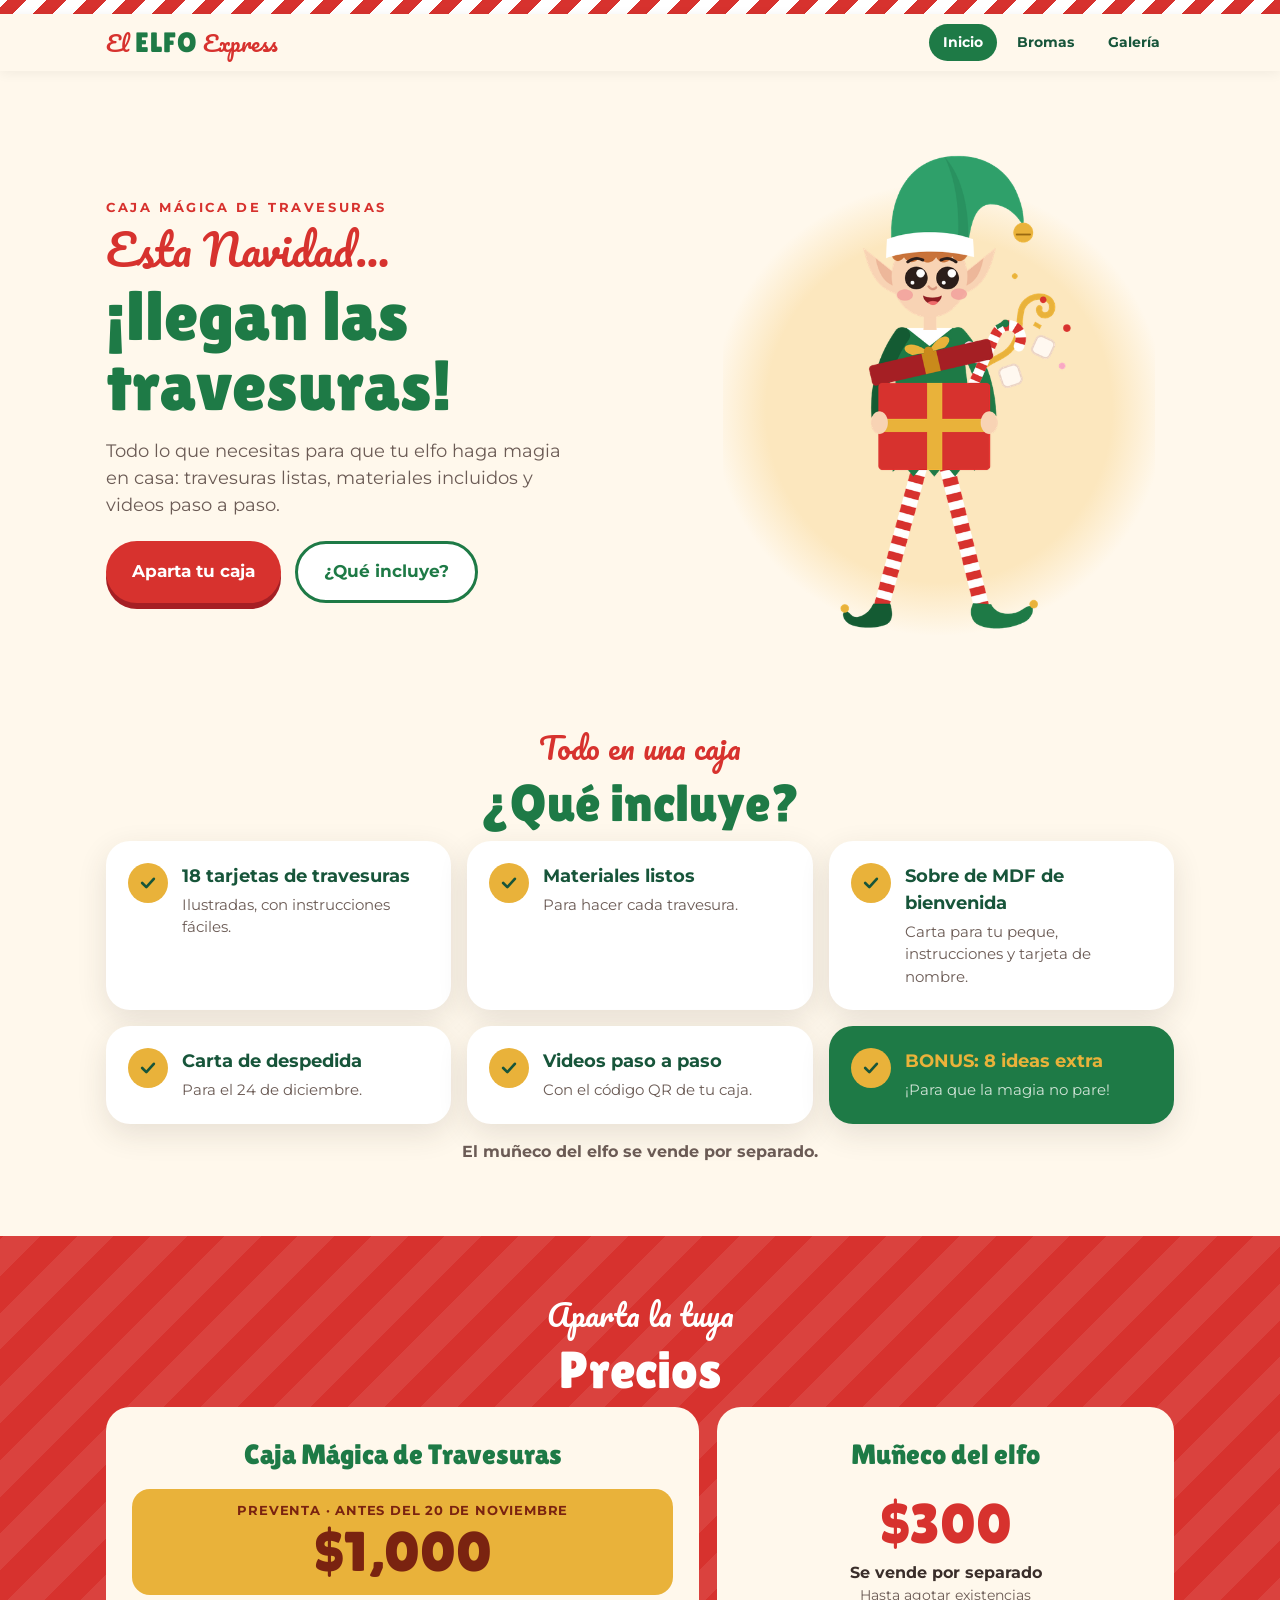
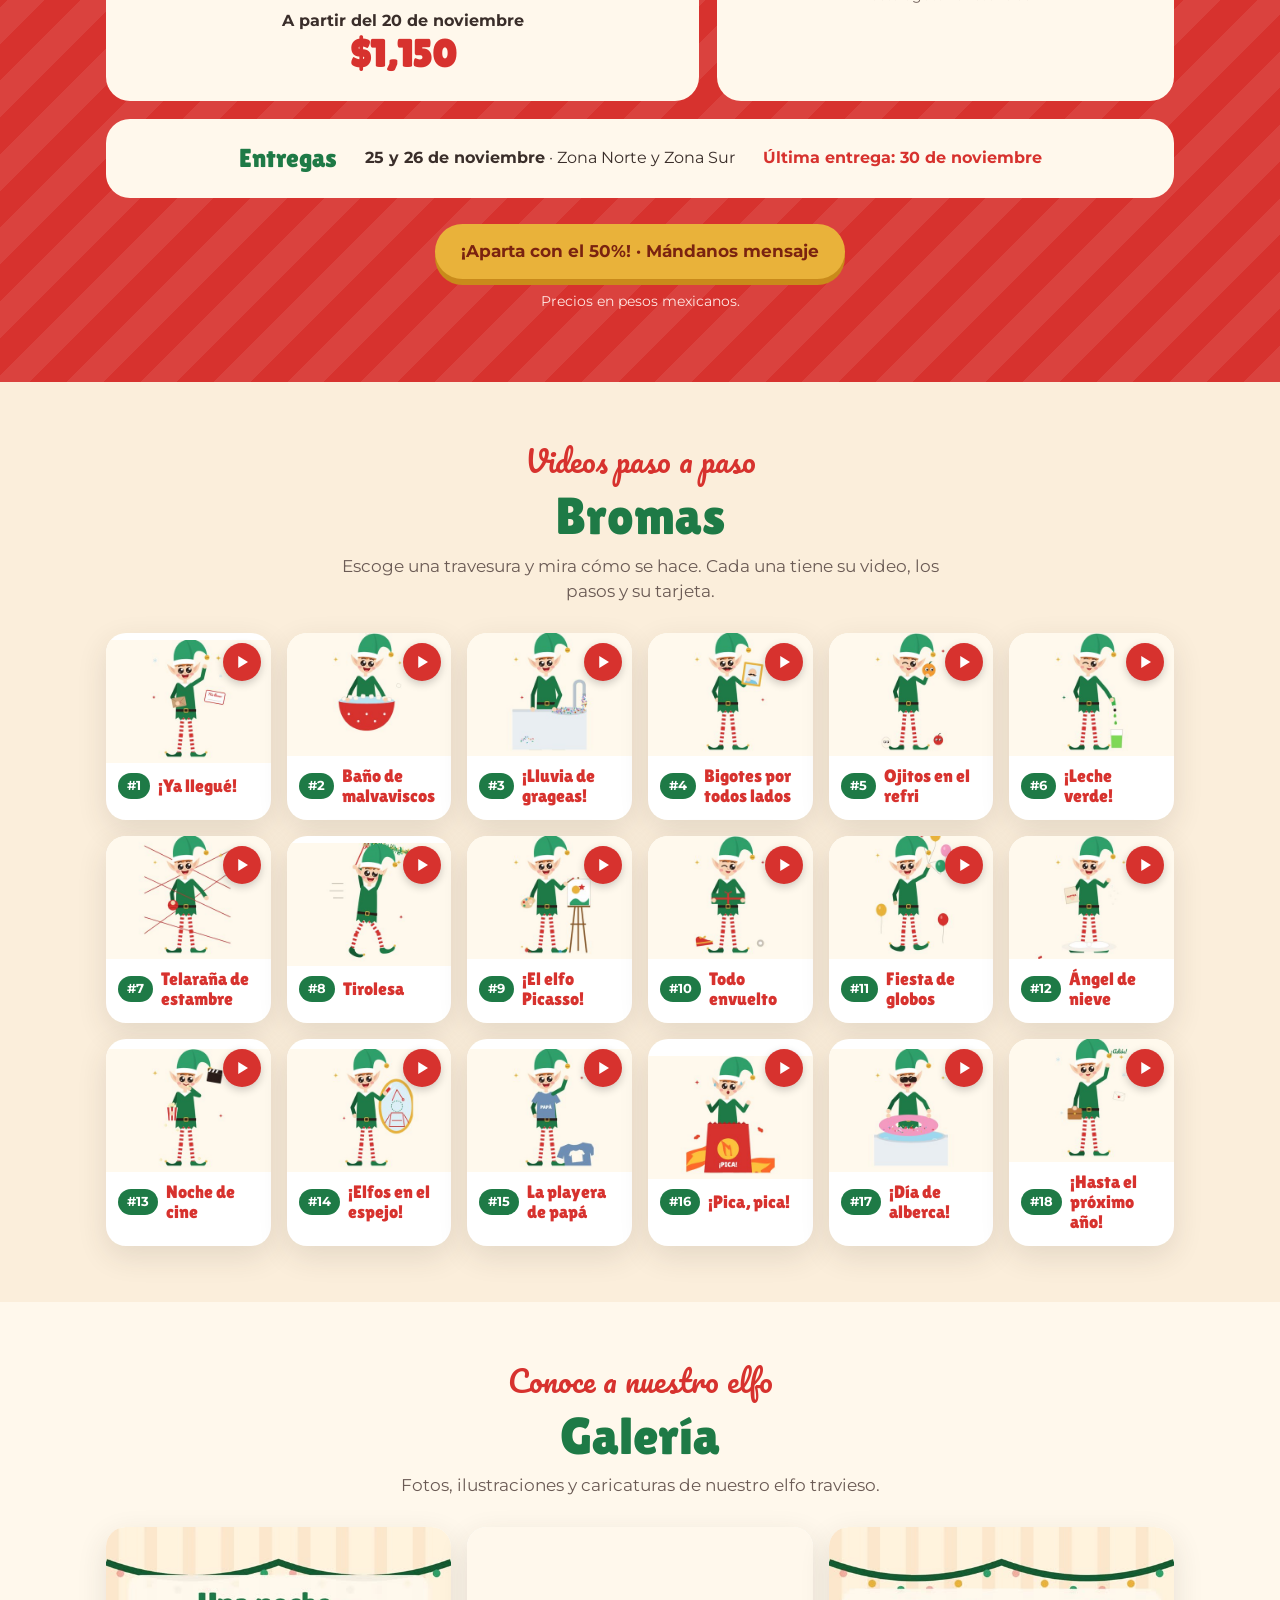
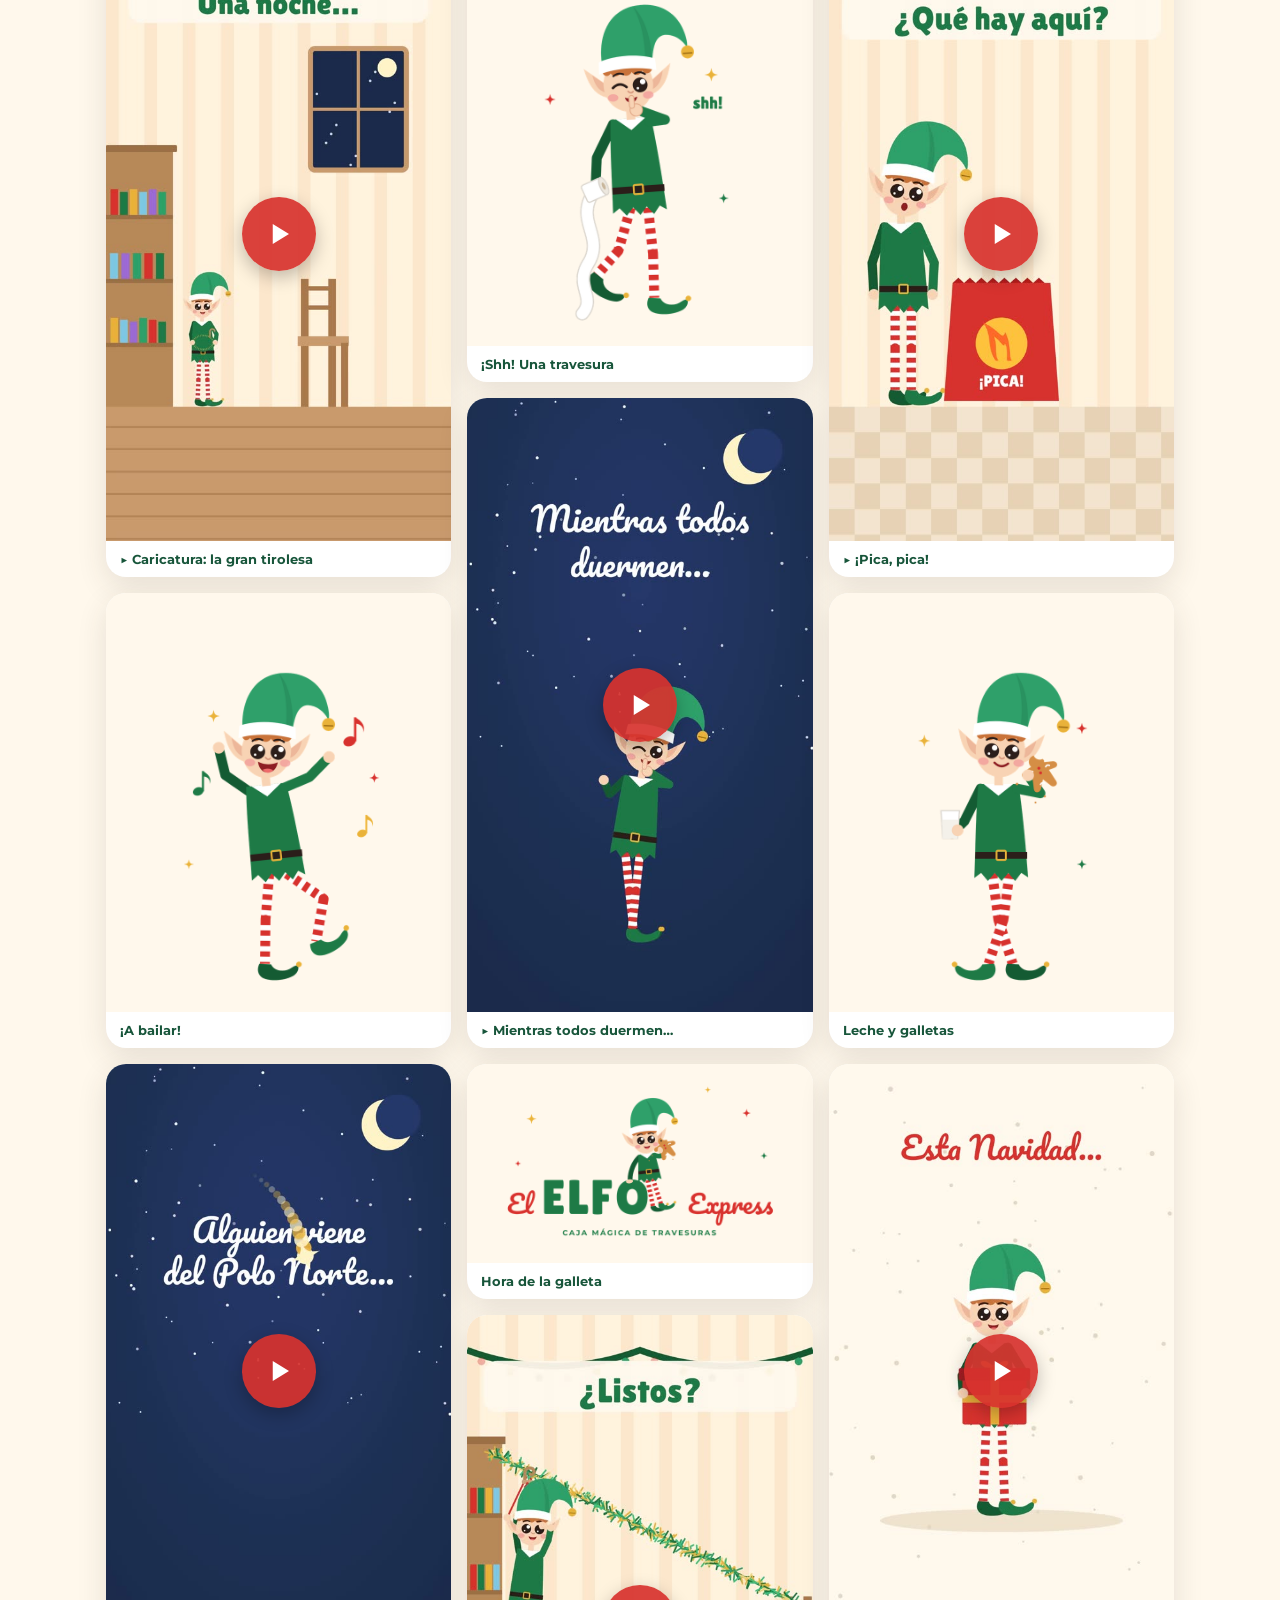
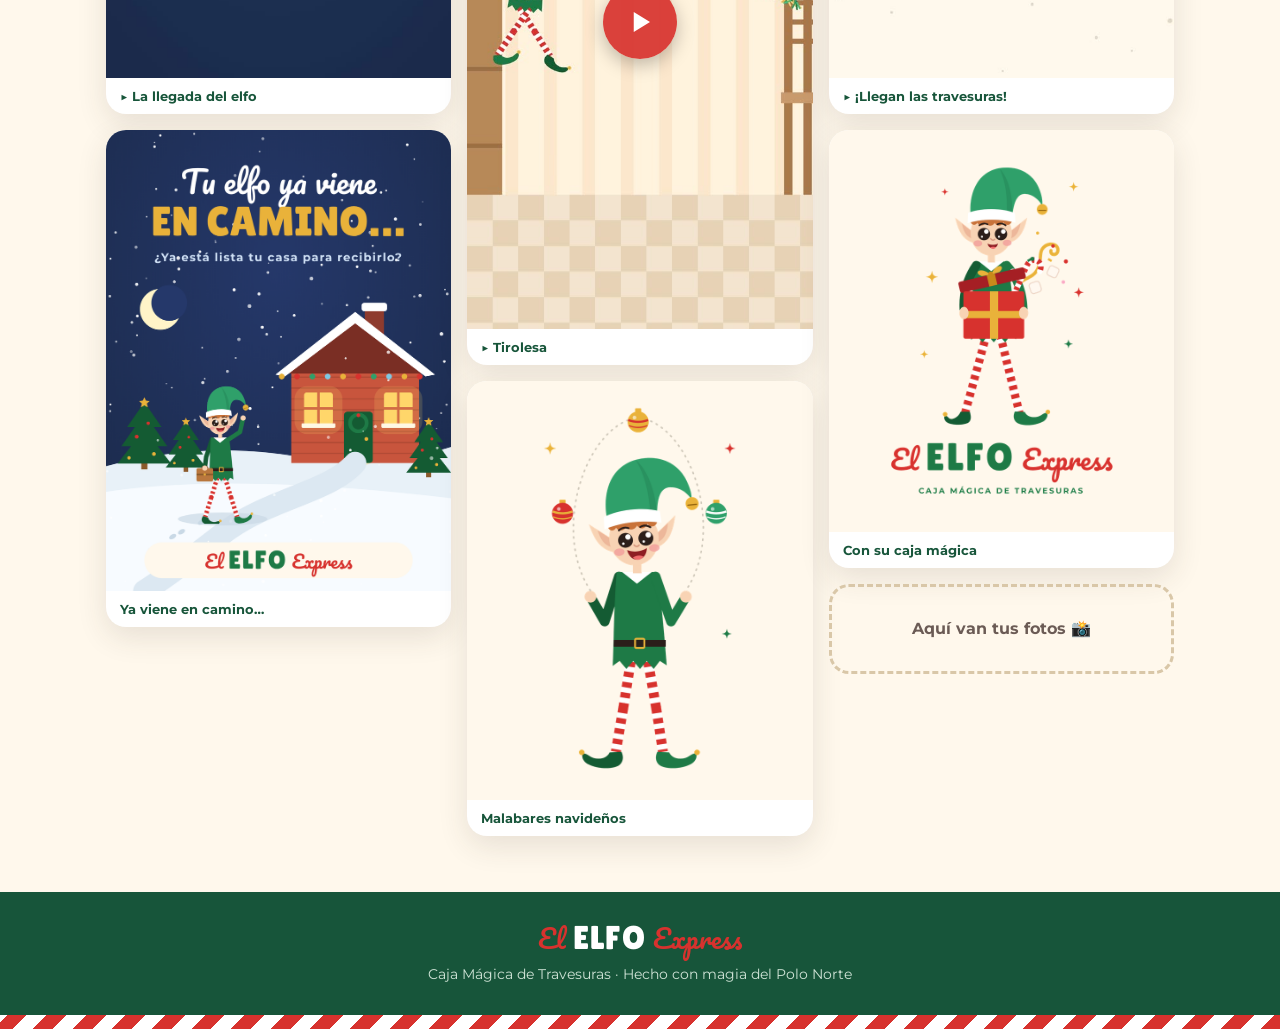
==== index.html @ e019302c "Add files via upload" ====
<!doctype html>
<html lang="es">
<head>
<meta charset="utf-8">
<meta name="viewport" content="width=device-width, initial-scale=1">
<title>El Elfo Express · Caja Mágica de Travesuras</title>
<meta name="description" content="El Elfo Express: la caja con todo lo necesario para las travesuras de tu elfo de Navidad, con videos paso a paso.">
<link rel="preconnect" href="https://fonts.googleapis.com">
<link rel="preconnect" href="https://fonts.gstatic.com" crossorigin>
<link href="https://fonts.googleapis.com/css2?family=Lilita+One&family=Montserrat:wght@400;600;700&family=Pacifico&display=swap" rel="stylesheet">
<style>
:root{
  --rojo:#D7322E; --rojo-osc:#A51F24; --verde:#1E7A46; --verde-osc:#17553A; --verde-cl:#2FA06A;
  --dorado:#E9B23A; --crema:#FFF8EC; --crema2:#FBEEDB; --tinta:#3A2E2A; --suave:#6B5B55;
  --radio:24px; --sombra:0 10px 30px rgba(58,46,42,.12);
}
*{box-sizing:border-box}
html{scroll-behavior:smooth}
body{margin:0;background:var(--crema);color:var(--tinta);font-family:Montserrat,system-ui,sans-serif;line-height:1.5}
img{max-width:100%;display:block}
button{font-family:inherit}
a{color:inherit}
.rayas{height:14px;background:repeating-linear-gradient(-45deg,var(--rojo) 0 14px,#fff 14px 28px)}
.wrap{max-width:1100px;margin:0 auto;padding:0 16px}

/* Header */
header{position:sticky;top:0;z-index:20;background:rgba(255,248,236,.95);backdrop-filter:blur(6px);box-shadow:0 2px 12px rgba(0,0,0,.06)}
.barra{display:flex;align-items:center;justify-content:space-between;gap:12px;padding:10px 16px;max-width:1100px;margin:0 auto}
.marca{text-decoration:none;white-space:nowrap;font-size:22px;line-height:1}
.marca .p{font-family:Pacifico,cursive;color:var(--rojo)}
.marca .l{font-family:"Lilita One",sans-serif;color:var(--verde);font-size:1.25em;letter-spacing:1px}
nav{display:flex;gap:6px}
nav a{font-weight:700;font-size:14px;text-decoration:none;padding:8px 14px;border-radius:999px;color:var(--verde-osc)}
nav a.activo{background:var(--verde);color:#fff}
@media (max-width:520px){ .marca{font-size:18px} nav a{padding:7px 10px;font-size:13px} }

section{padding:56px 0;scroll-margin-top:70px}
.etiqueta{display:inline-block;font-weight:700;letter-spacing:.2em;font-size:13px;text-transform:uppercase;color:var(--rojo)}
h1,h2,h3{margin:0}
h2{font-family:"Lilita One",sans-serif;font-weight:400;color:var(--verde);font-size:clamp(34px,6vw,52px);line-height:1.05;margin:6px 0 10px}
.sub{font-family:Pacifico,cursive;color:var(--rojo);font-size:clamp(22px,4vw,30px)}
.centro{text-align:center}
.intro{max-width:620px;margin:0 auto 28px;color:var(--suave);font-size:17px}

/* Botones */
.btn{display:inline-flex;align-items:center;gap:8px;font-weight:700;font-size:17px;text-decoration:none;border:0;cursor:pointer;padding:15px 26px;border-radius:999px;transition:transform .15s}
.btn:hover{transform:translateY(-2px)}
.btn-rojo{background:var(--rojo);color:#fff;box-shadow:0 6px 0 var(--rojo-osc)}
.btn-dorado{background:var(--dorado);color:#7A2310;box-shadow:0 6px 0 #C98A1B}
.btn-borde{background:#fff;color:var(--verde);border:3px solid var(--verde)}

/* Inicio */
.hero{display:grid;grid-template-columns:1.1fr .9fr;align-items:center;gap:24px;padding-top:12px}
.hero h1{font-family:"Lilita One",sans-serif;font-weight:400;color:var(--verde);font-size:clamp(40px,7vw,70px);line-height:1}
.hero h1 span{font-family:Pacifico,cursive;color:var(--rojo);display:block;font-size:.62em;line-height:1.4}
.hero p{font-size:18px;color:var(--suave);max-width:480px}
.hero .acciones{display:flex;flex-wrap:wrap;gap:14px;margin-top:22px}
.hero .img{position:relative}
.hero .img::before{content:"";position:absolute;inset:8% 4% 4%;background:radial-gradient(circle,#FCE7BE 0,#FCE7BE 55%,transparent 72%);z-index:-1}
.hero .img img{max-height:520px;margin:0 auto}
@media (max-width:780px){ .hero{grid-template-columns:1fr;text-align:center} .hero p{margin:0 auto} .hero .acciones{justify-content:center} .hero .img{order:-1} .hero .img img{max-height:340px} }

.incluye{display:grid;grid-template-columns:repeat(3,1fr);gap:16px}
.item{background:#fff;border-radius:var(--radio);padding:22px;box-shadow:var(--sombra);display:flex;gap:14px;align-items:flex-start}
.item .check{flex:none;width:40px;height:40px;border-radius:50%;background:var(--dorado);display:grid;place-items:center}
.item h3{font-size:18px;color:var(--verde-osc)}
.item p{margin:4px 0 0;color:var(--suave);font-size:15px}
.item.bonus{background:var(--verde);color:#fff}
.item.bonus h3{color:var(--dorado)} .item.bonus p{color:#CFE3D6}
@media (max-width:860px){ .incluye{grid-template-columns:1fr 1fr} }
@media (max-width:560px){ .incluye{grid-template-columns:1fr} }
.nota{margin-top:16px;text-align:center;font-weight:700;color:var(--suave)}

.precios-bg{background:var(--rojo);background-image:repeating-linear-gradient(-45deg,rgba(255,255,255,.08) 0 26px,transparent 26px 52px);color:#fff}
.precios-bg h2{color:#fff}
.precios{display:grid;grid-template-columns:1.3fr 1fr;gap:18px;margin-top:10px}
.precio{background:var(--crema);color:var(--tinta);border-radius:var(--radio);padding:26px;text-align:center}
.precio h3{font-family:"Lilita One",sans-serif;font-weight:400;color:var(--verde);font-size:28px}
.preventa{background:var(--dorado);border-radius:18px;padding:12px;margin:14px 0;color:#7A2310}
.preventa small{display:block;font-weight:700;letter-spacing:.06em}
.monto{font-family:"Lilita One",sans-serif;font-size:56px;line-height:1.1}
.despues{font-weight:700} .despues .monto{font-size:38px;color:var(--rojo)}
.chico{color:var(--suave);font-size:14px}
.entregas{grid-column:1/-1;display:flex;flex-wrap:wrap;align-items:center;justify-content:center;gap:10px 28px;background:var(--crema);color:var(--tinta);border-radius:var(--radio);padding:20px}
.entregas b{font-family:"Lilita One",sans-serif;font-weight:400;color:var(--verde);font-size:26px}
.entregas .ult{color:var(--rojo);font-weight:700}
.apartar{grid-column:1/-1;text-align:center;margin-top:8px}
@media (max-width:720px){ .precios{grid-template-columns:1fr} }

/* Bromas */
.bromas-bg{background:var(--crema2)}
.rejilla{display:grid;grid-template-columns:repeat(auto-fill,minmax(160px,1fr));gap:16px}
.broma{background:#fff;border:0;padding:0;border-radius:20px;overflow:hidden;cursor:pointer;text-align:left;box-shadow:var(--sombra);font:inherit;color:inherit;transition:transform .15s, box-shadow .15s;position:relative}
.broma:hover,.broma:focus-visible{transform:translateY(-4px);box-shadow:0 14px 34px rgba(58,46,42,.18);outline:none}
.broma img{aspect-ratio:4/3;object-fit:cover;width:100%;background:var(--crema)}
.broma .info{padding:10px 12px 14px;display:flex;gap:8px;align-items:center}
.broma .num{flex:none;background:var(--verde);color:#fff;font-weight:700;font-size:13px;border-radius:999px;padding:3px 9px}
.broma .tit{font-family:"Lilita One",sans-serif;color:var(--rojo);font-size:18px;line-height:1.1}
.broma .play{position:absolute;top:10px;right:10px;width:38px;height:38px;border-radius:50%;background:var(--rojo);display:grid;place-items:center;box-shadow:0 3px 8px rgba(0,0,0,.2)}

/* Galería */
.galeria{columns:3 260px;column-gap:16px}
.foto{break-inside:avoid;margin:0 0 16px;background:#fff;border-radius:20px;overflow:hidden;box-shadow:var(--sombra);cursor:pointer;position:relative;border:0;padding:0;width:100%;display:block}
.foto img{width:100%}
.foto.png img{background:var(--crema);padding:18px}
.foto .cap{padding:10px 14px;font-weight:700;color:var(--verde-osc);text-align:left}
.foto .play{position:absolute;inset:0;display:grid;place-items:center}
.foto .play span{width:74px;height:74px;border-radius:50%;background:rgba(215,50,46,.92);display:grid;place-items:center;box-shadow:0 6px 18px rgba(0,0,0,.25)}
.hueco{border:3px dashed #D9C7A8;background:transparent;box-shadow:none;cursor:default;padding:30px 14px;text-align:center;color:var(--suave);font-weight:700}

/* Modal */
.modal{position:fixed;inset:0;z-index:50;background:rgba(27,42,74,.75);display:none;align-items:center;justify-content:center;padding:16px}
.modal.abierto{display:flex}
.caja{background:var(--crema);border-radius:26px;max-width:880px;width:100%;max-height:92vh;overflow:auto;position:relative;box-shadow:0 20px 60px rgba(0,0,0,.35)}
.cerrar{position:absolute;top:10px;right:10px;z-index:2;width:44px;height:44px;border-radius:50%;border:0;background:#fff;color:var(--rojo);font-size:28px;line-height:1;cursor:pointer;box-shadow:var(--sombra)}
.caja .cuerpo{display:grid;grid-template-columns:1fr 1fr;gap:22px;padding:26px}
.video{background:#1B2A4A;border-radius:18px;overflow:hidden;aspect-ratio:9/16;max-height:70vh;display:grid;place-items:center;color:#fff;text-align:center}
.video video{width:100%;height:100%;object-fit:contain;background:#000}
.video .prox{padding:20px}
.video .prox img{max-height:220px;margin:0 auto 10px}
.video .prox b{font-family:"Lilita One",sans-serif;font-weight:400;font-size:26px;color:var(--dorado);display:block}
.detalle h3{font-family:"Lilita One",sans-serif;font-weight:400;color:var(--rojo);font-size:34px;line-height:1.05;margin:6px 0 10px}
.detalle .nec{background:#fff;border-radius:14px;padding:10px 14px;margin-bottom:12px;font-size:15px}
.detalle ol{padding:0;margin:0;list-style:none;counter-reset:p}
.detalle li{counter-increment:p;display:flex;gap:10px;margin:0 0 12px;font-weight:600}
.detalle li::before{content:counter(p);flex:none;width:30px;height:30px;border-radius:50%;background:var(--verde);color:#fff;display:grid;place-items:center;font-weight:700}
.extra{background:#FBE7B4;color:#7A4B0A;border-radius:14px;padding:10px 14px;font-weight:700;margin-top:6px}
.ver-tarjeta{margin-top:14px}
.tarjeta-img{margin-top:12px;max-width:300px;display:none;border-radius:16px;box-shadow:var(--sombra)}
.tarjeta-img.visible{display:block}
.modal.solo .cuerpo{grid-template-columns:1fr;max-width:460px;margin:0 auto}
.modal.foto-modal .caja{max-width:640px}
.modal.foto-modal .cuerpo{grid-template-columns:1fr;padding:56px 18px 18px}
@media (max-width:700px){ .caja .cuerpo{grid-template-columns:1fr;padding:56px 16px 18px} .video{max-height:62vh;margin:0 auto;width:100%} }

footer{background:var(--verde-osc);color:#CFE3D6;text-align:center;padding:30px 16px}
footer .marca{font-size:26px} footer .marca .l{color:#fff}
footer p{margin:8px 0 0;font-size:14px}
</style>
</head>
<body>
<div class="rayas"></div>
<header>
  <div class="barra">
    <a class="marca" href="#inicio"><span class="p">El </span><span class="l">ELFO</span><span class="p"> Express</span></a>
    <nav>
      <a href="#inicio" data-sec="inicio" class="activo">Inicio</a>
      <a href="#bromas" data-sec="bromas">Bromas</a>
      <a href="#galeria" data-sec="galeria">Galería</a>
    </nav>
  </div>
</header>

<main>
<!-- ================= SECCIÓN 1: INICIO ================= -->
<section id="inicio">
  <div class="wrap hero">
    <div>
      <span class="etiqueta">Caja Mágica de Travesuras</span>
      <h1><span>Esta Navidad…</span>¡llegan las travesuras!</h1>
      <p>Todo lo que necesitas para que tu elfo haga magia en casa: travesuras listas, materiales incluidos y videos paso a paso.</p>
      <div class="acciones">
        <a class="btn btn-rojo js-whatsapp" href="#precios">Aparta tu caja</a>
        <a class="btn btn-borde" href="#incluye">¿Qué incluye?</a>
      </div>
    </div>
    <div class="img"><img src="img/elfo-caja.png" alt="El elfo de El Elfo Express cargando su caja mágica"></div>
  </div>
</section>

<section id="incluye" style="padding-top:10px">
  <div class="wrap">
    <div class="centro"><span class="sub">Todo en una caja</span><h2>¿Qué incluye?</h2></div>
    <div class="incluye">
      <div class="item"><span class="check"><svg width="20" height="20" viewBox="0 0 24 24"><path d="M5 12l5 5 9-10" stroke="#17553A" stroke-width="3.2" fill="none" stroke-linecap="round" stroke-linejoin="round"/></svg></span><div><h3>18 tarjetas de travesuras</h3><p>Ilustradas, con instrucciones fáciles.</p></div></div><div class="item"><span class="check"><svg width="20" height="20" viewBox="0 0 24 24"><path d="M5 12l5 5 9-10" stroke="#17553A" stroke-width="3.2" fill="none" stroke-linecap="round" stroke-linejoin="round"/></svg></span><div><h3>Materiales listos</h3><p>Para hacer cada travesura.</p></div></div><div class="item"><span class="check"><svg width="20" height="20" viewBox="0 0 24 24"><path d="M5 12l5 5 9-10" stroke="#17553A" stroke-width="3.2" fill="none" stroke-linecap="round" stroke-linejoin="round"/></svg></span><div><h3>Sobre de MDF de bienvenida</h3><p>Carta para tu peque, instrucciones y tarjeta de nombre.</p></div></div><div class="item"><span class="check"><svg width="20" height="20" viewBox="0 0 24 24"><path d="M5 12l5 5 9-10" stroke="#17553A" stroke-width="3.2" fill="none" stroke-linecap="round" stroke-linejoin="round"/></svg></span><div><h3>Carta de despedida</h3><p>Para el 24 de diciembre.</p></div></div><div class="item"><span class="check"><svg width="20" height="20" viewBox="0 0 24 24"><path d="M5 12l5 5 9-10" stroke="#17553A" stroke-width="3.2" fill="none" stroke-linecap="round" stroke-linejoin="round"/></svg></span><div><h3>Videos paso a paso</h3><p>Con el código QR de tu caja.</p></div></div><div class="item bonus"><span class="check"><svg width="20" height="20" viewBox="0 0 24 24"><path d="M5 12l5 5 9-10" stroke="#17553A" stroke-width="3.2" fill="none" stroke-linecap="round" stroke-linejoin="round"/></svg></span><div><h3>BONUS: 8 ideas extra</h3><p>¡Para que la magia no pare!</p></div></div>
    </div>
    <p class="nota">El muñeco del elfo se vende por separado.</p>
  </div>
</section>

<section id="precios" class="precios-bg">
  <div class="wrap">
    <div class="centro"><span class="sub" style="color:#fff">Aparta la tuya</span><h2>Precios</h2></div>
    <div class="precios">
      <div class="precio">
        <h3>Caja Mágica de Travesuras</h3>
        <div class="preventa"><small>PREVENTA · ANTES DEL 20 DE NOVIEMBRE</small><div class="monto">$1,000</div></div>
        <div class="despues">A partir del 20 de noviembre<div class="monto">$1,150</div></div>
      </div>
      <div class="precio">
        <h3>Muñeco del elfo</h3>
        <div class="monto" style="color:var(--rojo);margin:18px 0 6px">$300</div>
        <div class="despues">Se vende por separado</div>
        <div class="chico">Hasta agotar existencias</div>
      </div>
      <div class="entregas">
        <b>Entregas</b>
        <span><strong>25 y 26 de noviembre</strong> · Zona Norte y Zona Sur</span>
        <span class="ult">Última entrega: 30 de noviembre</span>
      </div>
      <div class="apartar">
        <a class="btn btn-dorado js-whatsapp" href="#">¡Aparta con el 50%! · Mándanos mensaje</a>
        <p class="chico" style="color:#FFE6E2;margin-top:12px">Precios en pesos mexicanos.</p>
      </div>
    </div>
  </div>
</section>

<!-- ================= SECCIÓN 2: BROMAS ================= -->
<section id="bromas" class="bromas-bg">
  <div class="wrap">
    <div class="centro">
      <span class="sub">Videos paso a paso</span>
      <h2>Bromas</h2>
      <p class="intro">Escoge una travesura y mira cómo se hace. Cada una tiene su video, los pasos y su tarjeta.</p>
    </div>
    <div class="rejilla" id="rejilla"></div>
  </div>
</section>

<!-- ================= SECCIÓN 3: GALERÍA ================= -->
<section id="galeria">
  <div class="wrap">
    <div class="centro">
      <span class="sub">Conoce a nuestro elfo</span>
      <h2>Galería</h2>
      <p class="intro">Fotos, ilustraciones y caricaturas de nuestro elfo travieso.</p>
    </div>
    <div class="galeria" id="galeria-lista"></div>
  </div>
</section>
</main>

<footer>
  <a class="marca" href="#inicio"><span class="p">El </span><span class="l">ELFO</span><span class="p"> Express</span></a>
  <p>Caja Mágica de Travesuras · Hecho con magia del Polo Norte</p>
</footer>
<div class="rayas"></div>

<div class="modal" id="modal" role="dialog" aria-modal="true" aria-label="Detalle">
  <div class="caja"><button class="cerrar" id="cerrar" aria-label="Cerrar">×</button><div class="cuerpo" id="modal-cuerpo"></div></div>
</div>

<script>
/* ============ CONFIGURACIÓN (edita aquí) ============ */
// Tu número de WhatsApp con lada de país, sin espacios. Ejemplo: "5218112345678"
const WHATSAPP = "";
const MENSAJE = "¡Hola! Quiero apartar mi Caja Mágica de Travesuras de El Elfo Express 🎄";

// BROMAS: para agregar un video, escribe la ruta en "video", por ejemplo "videos/bromas/broma-01.mp4"
const BROMAS = [
 {
  "n": 1,
  "titulo": "¡Ya llegué!",
  "necesitas": "el sobre de MDF de la caja",
  "pasos": [
   "Pon al elfo con el sobre de MDF en las manos.",
   "Adentro viene la carta para tu hijo y las instrucciones del elfo.",
   "Llenen juntos la tarjeta con el nombre del elfo."
  ],
  "extra": "",
  "img": "img/bromas/broma-01.jpg",
  "tarjeta": "img/tarjetas/tarjeta-01.png",
  "video": ""
 },
 {
  "n": 2,
  "titulo": "Baño de malvaviscos",
  "necesitas": "malvaviscos y un tazón grande",
  "pasos": [
   "Llena un tazón grande con malvaviscos.",
   "Mete al elfo como si se estuviera bañando.",
   "Ponle un malvavisco en la cabeza, ¡como espuma!"
  ],
  "extra": "",
  "img": "img/bromas/broma-02.jpg",
  "tarjeta": "img/tarjetas/tarjeta-02.png",
  "video": ""
 },
 {
  "n": 3,
  "titulo": "¡Lluvia de grageas!",
  "necesitas": "grageas de colores y diurex",
  "pasos": [
   "Cubre un pedazo de diurex con grageas de colores.",
   "Pégalo en la boca del grifo, ¡como si salieran de ahí!",
   "Llena el lavabo de grageas y pon al elfo junto al grifo."
  ],
  "extra": "",
  "img": "img/bromas/broma-03.jpg",
  "tarjeta": "img/tarjetas/tarjeta-03.png",
  "video": ""
 },
 {
  "n": 4,
  "titulo": "Bigotes por todos lados",
  "necesitas": "bigotes de papel y cinta",
  "pasos": [
   "Recorta los bigotes de papel de la caja.",
   "Pégalos con cinta en las fotos de la familia.",
   "Ponle uno al elfo y déjalo junto a las fotos."
  ],
  "extra": "",
  "img": "img/bromas/broma-04.jpg",
  "tarjeta": "img/tarjetas/tarjeta-04.png",
  "video": ""
 },
 {
  "n": 5,
  "titulo": "Ojitos en el refri",
  "necesitas": "ojos saltones y fruta",
  "pasos": [
   "Pega ojos saltones en fruta, huevos o yogures.",
   "Acomódalos en el refri para que «miren» al abrir.",
   "Deja al elfo escondido junto a ellos."
  ],
  "extra": "",
  "img": "img/bromas/broma-05.jpg",
  "tarjeta": "img/tarjetas/tarjeta-05.png",
  "video": ""
 },
 {
  "n": 6,
  "titulo": "¡Leche verde!",
  "necesitas": "colorante verde y leche",
  "pasos": [
   "Pon 2 o 3 gotas de colorante en la leche.",
   "Mezcla y regrésala al refri.",
   "Deja al elfo junto a la leche con el colorante."
  ],
  "extra": "¡Hagan también el desayuno de colores!",
  "img": "img/bromas/broma-06.jpg",
  "tarjeta": "img/tarjetas/tarjeta-06.png",
  "video": ""
 },
 {
  "n": 7,
  "titulo": "Telaraña de estambre",
  "necesitas": "estambre rojo y cinta",
  "pasos": [
   "Pega una punta del estambre en la pared con cinta.",
   "Crúzalo en zigzag de lado a lado del pasillo.",
   "Deja al elfo en medio de la telaraña."
  ],
  "extra": "",
  "img": "img/bromas/broma-07.jpg",
  "tarjeta": "img/tarjetas/tarjeta-07.png",
  "video": ""
 },
 {
  "n": 8,
  "titulo": "Tirolesa",
  "necesitas": "escarcha navideña y gancho de MDF",
  "pasos": [
   "Amarra la escarcha navideña entre dos sillas o muebles.",
   "Cuelga al elfo del gancho de MDF con listón rojo.",
   "Engancha el gancho en la escarcha, ¡listo para deslizarse!"
  ],
  "extra": "",
  "img": "img/bromas/broma-08.jpg",
  "tarjeta": "img/tarjetas/tarjeta-08.png",
  "video": ""
 },
 {
  "n": 9,
  "titulo": "¡El elfo Picasso!",
  "necesitas": "pincelito, lienzo y tripié de la caja",
  "pasos": [
   "Arma el tripié y pon el lienzo encima.",
   "Pinta un dibujito sencillo en el lienzo.",
   "Pon al elfo con el pincel en la mano, ¡como gran artista!"
  ],
  "extra": "",
  "img": "img/bromas/broma-09.jpg",
  "tarjeta": "img/tarjetas/tarjeta-09.png",
  "video": ""
 },
 {
  "n": 10,
  "titulo": "Todo envuelto",
  "necesitas": "papel de regalo y cinta",
  "pasos": [
   "Escoge algo de casa: el control, un zapato o una taza.",
   "Envuélvelo con papel de regalo y moño.",
   "Deja al elfo junto al regalo con la cinta."
  ],
  "extra": "",
  "img": "img/bromas/broma-10.jpg",
  "tarjeta": "img/tarjetas/tarjeta-10.png",
  "video": ""
 },
 {
  "n": 11,
  "titulo": "Fiesta de globos",
  "necesitas": "globos de colores",
  "pasos": [
   "Infla los globos de la caja.",
   "Llena con ellos el cuarto o la entrada de la casa.",
   "Amarra al elfo a un globo como si fuera a volar."
  ],
  "extra": "",
  "img": "img/bromas/broma-11.jpg",
  "tarjeta": "img/tarjetas/tarjeta-11.png",
  "video": ""
 },
 {
  "n": 12,
  "titulo": "Ángel de nieve",
  "necesitas": "harina o azúcar",
  "pasos": [
   "Espolvorea harina sobre la mesa o una charola.",
   "Acuesta al elfo y mueve sus brazos y piernas.",
   "Levántalo con cuidado: ¡quedó un ángel de nieve!"
  ],
  "extra": "",
  "img": "img/bromas/broma-12.jpg",
  "tarjeta": "img/tarjetas/tarjeta-12.png",
  "video": ""
 },
 {
  "n": 13,
  "titulo": "Noche de cine",
  "necesitas": "palomitas y juguetes",
  "pasos": [
   "Prepara un platito con palomitas.",
   "Sienta al elfo frente a la tele con los juguetes.",
   "Pon una película navideña en la pantalla."
  ],
  "extra": "",
  "img": "img/bromas/broma-13.jpg",
  "tarjeta": "img/tarjetas/tarjeta-13.png",
  "video": ""
 },
 {
  "n": 14,
  "titulo": "¡Elfos en el espejo!",
  "necesitas": "plumones para vidrio",
  "pasos": [
   "Dibuja en el espejo el cuerpo de un elfo con plumones.",
   "Deja el círculo de la cara sin pintar.",
   "Los niños se paran enfrente: ¡su cara completa al elfo!"
  ],
  "extra": "",
  "img": "img/bromas/broma-14.jpg",
  "tarjeta": "img/tarjetas/tarjeta-14.png",
  "video": ""
 },
 {
  "n": 15,
  "titulo": "La playera de papá",
  "necesitas": "la playerita de la caja",
  "pasos": [
   "Ponle al elfo la playerita que viene en tu caja.",
   "Déjalo junto al cajón de la ropa de papá.",
   "¡Parece que recortó la playera de papá!"
  ],
  "extra": "",
  "img": "img/bromas/broma-15.jpg",
  "tarjeta": "img/tarjetas/tarjeta-15.png",
  "video": ""
 },
 {
  "n": 16,
  "titulo": "¡Pica, pica!",
  "necesitas": "Cheetos picantes y el fuego impreso",
  "pasos": [
   "Mete al elfo en una bolsa abierta de Cheetos picantes.",
   "Pega el fuego impreso de la caja saliendo de sus pompis.",
   "Riega unos Cheetos alrededor. ¡Le picó mucho!"
  ],
  "extra": "",
  "img": "img/bromas/broma-16.jpg",
  "tarjeta": "img/tarjetas/tarjeta-16.png",
  "video": ""
 },
 {
  "n": 17,
  "titulo": "¡Día de alberca!",
  "necesitas": "la dona inflable de la caja y agua",
  "pasos": [
   "Llena el lavabo con un poco de agua.",
   "Pon la dona inflable flotando en el agua.",
   "Sienta al elfo en la dona, ¡como de vacaciones!"
  ],
  "extra": "",
  "img": "img/bromas/broma-17.jpg",
  "tarjeta": "img/tarjetas/tarjeta-17.png",
  "video": ""
 },
 {
  "n": 18,
  "titulo": "¡Hasta el próximo año!",
  "necesitas": "la carta de despedida",
  "pasos": [
   "La noche del 23, deja al elfo con su carta.",
   "Ponle una maletita o un regalito de despedida.",
   "Al despertar, ¡ya voló de regreso al Polo Norte!"
  ],
  "extra": "",
  "img": "img/bromas/broma-18.jpg",
  "tarjeta": "img/tarjetas/tarjeta-18.png",
  "video": ""
 }
];

// GALERÍA: tipo "img" o "video". Agrega aquí tus fotos y videos nuevos.
const GALERIA = [
  {tipo:"video", src:"videos/galeria/caricatura-tirolesa.mp4", poster:"img/galeria/poster-caricatura-tirolesa.jpg", titulo:"Caricatura: la gran tirolesa"},
  {tipo:"img", src:"img/galeria/elfo-bailando.png", titulo:"¡A bailar!", png:true},
  {tipo:"video", src:"videos/galeria/llegada.mp4", poster:"img/galeria/poster-llegada.jpg", titulo:"La llegada del elfo"},
  {tipo:"img", src:"img/galeria/ya-viene-en-camino.png", titulo:"Ya viene en camino…"},
  {tipo:"img", src:"img/galeria/elfo-broma.png", titulo:"¡Shh! Una travesura", png:true},
  {tipo:"video", src:"videos/galeria/travesuras.mp4", poster:"img/galeria/poster-travesuras.jpg", titulo:"Mientras todos duermen…"},
  {tipo:"img", src:"img/galeria/el-elfo-express-sentado-sin-fondo.png", titulo:"Hora de la galleta", png:true},
  {tipo:"video", src:"videos/galeria/tirolesa.mp4", poster:"img/galeria/poster-tirolesa.jpg", titulo:"Tirolesa"},
  {tipo:"img", src:"img/galeria/elfo-jugando.png", titulo:"Malabares navideños", png:true},
  {tipo:"video", src:"videos/galeria/pica-pica.mp4", poster:"img/galeria/poster-pica-pica.jpg", titulo:"¡Pica, pica!"},
  {tipo:"img", src:"img/galeria/elfo-comiendo.png", titulo:"Leche y galletas", png:true},
  {tipo:"video", src:"videos/galeria/reel.mp4", poster:"img/galeria/poster-reel.jpg", titulo:"¡Llegan las travesuras!"},
  {tipo:"img", src:"img/galeria/el-elfo-express-sin-fondo.png", titulo:"Con su caja mágica", png:true},
  {tipo:"hueco", titulo:"Aquí van tus fotos 📸"},
];
/* ==================================================== */

const PLAY='<svg width="18" height="18" viewBox="0 0 24 24"><path d="M7 4l13 8-13 8z" fill="#fff"/></svg>';
const PLAY_G='<svg width="30" height="30" viewBox="0 0 24 24"><path d="M7 4l13 8-13 8z" fill="#fff"/></svg>';
const esc=s=>String(s).replace(/[&<>"]/g,c=>({"&":"&amp;","<":"&lt;",">":"&gt;",'"':"&quot;"}[c]));

// WhatsApp
document.querySelectorAll(".js-whatsapp").forEach(a=>{
  if(WHATSAPP){a.href="https://wa.me/"+WHATSAPP+"?text="+encodeURIComponent(MENSAJE);a.target="_blank";a.rel="noopener";}
  else a.href="#precios";
});

// Rejilla de bromas
const rej=document.getElementById("rejilla");
BROMAS.forEach((b,i)=>{
  const el=document.createElement("button");
  el.className="broma"; el.type="button";
  el.innerHTML=`<img src="${b.img}" alt="" loading="lazy"><span class="play">${PLAY}</span><span class="info"><span class="num">#${b.n}</span><span class="tit">${esc(b.titulo)}</span></span>`;
  el.addEventListener("click",()=>abrirBroma(i));
  rej.appendChild(el);
});

// Galería
const gal=document.getElementById("galeria-lista");
GALERIA.forEach(g=>{
  const el=document.createElement(g.tipo==="hueco"?"div":"button");
  if(g.tipo==="hueco"){el.className="foto hueco";el.textContent=g.titulo;gal.appendChild(el);return;}
  el.type="button"; el.className="foto"+(g.png?" png":"");
  if(g.tipo==="video") el.innerHTML=`<div style="position:relative"><img src="${g.poster}" alt="" loading="lazy"><span class="play"><span>${PLAY_G}</span></span></div><div class="cap">▶ ${esc(g.titulo)}</div>`;
  else el.innerHTML=`<img src="${g.src}" alt="${esc(g.titulo)}" loading="lazy"><div class="cap">${esc(g.titulo)}</div>`;
  el.addEventListener("click",()=>abrirGaleria(g));
  gal.appendChild(el);
});

// Modal
const modal=document.getElementById("modal"), cuerpo=document.getElementById("modal-cuerpo");
function abrir(clase){modal.className="modal abierto "+(clase||"");document.body.style.overflow="hidden";document.getElementById("cerrar").focus();}
function cerrar(){modal.className="modal";cuerpo.innerHTML="";document.body.style.overflow="";}
document.getElementById("cerrar").onclick=cerrar;
modal.addEventListener("click",e=>{if(e.target===modal)cerrar();});
document.addEventListener("keydown",e=>{if(e.key==="Escape")cerrar();});

function abrirBroma(i){
  const b=BROMAS[i];
  const video=b.video
    ? `<video src="${b.video}" controls playsinline autoplay></video>`
    : `<div class="prox"><img src="${b.img}" alt=""><b>Video próximamente</b><span>Mientras tanto, sigue los pasos de abajo o la tarjeta.</span></div>`;
  cuerpo.innerHTML=`<div class="video">${video}</div>
    <div class="detalle"><span class="etiqueta">Travesura #${b.n}</span><h3>${esc(b.titulo)}</h3>
    <div class="nec"><strong>Necesitas:</strong> ${esc(b.necesitas)}</div>
    <ol>${b.pasos.map(p=>`<li><span>${esc(p)}</span></li>`).join("")}</ol>
    ${b.extra?`<div class="extra">★ Extra: ${esc(b.extra)}</div>`:""}
    <button class="btn btn-borde ver-tarjeta" type="button">Ver tarjeta</button>
    <img class="tarjeta-img" src="${b.tarjeta}" alt="Tarjeta de la travesura ${esc(b.titulo)}"></div>`;
  cuerpo.querySelector(".ver-tarjeta").onclick=function(){const im=cuerpo.querySelector(".tarjeta-img");im.classList.toggle("visible");this.textContent=im.classList.contains("visible")?"Ocultar tarjeta":"Ver tarjeta";};
  abrir();
}
function abrirGaleria(g){
  cuerpo.innerHTML = g.tipo==="video"
    ? `<div class="video"><video src="${g.src}" poster="${g.poster}" controls playsinline autoplay></video></div>`
    : `<img src="${g.src}" alt="${esc(g.titulo)}" style="margin:0 auto;max-height:78vh">`;
  abrir(g.tipo==="video"?"solo":"foto-modal");
}

// Menú activo según la sección visible
const links=[...document.querySelectorAll("nav a")];
const obs=new IntersectionObserver(es=>{es.forEach(e=>{if(e.isIntersecting){const id=e.target.id==="incluye"||e.target.id==="precios"?"inicio":e.target.id;links.forEach(l=>l.classList.toggle("activo",l.dataset.sec===id));}});},{rootMargin:"-45% 0px -50% 0px"});
["inicio","incluye","precios","bromas","galeria"].forEach(id=>obs.observe(document.getElementById(id)));
</script>
</body>
</html>
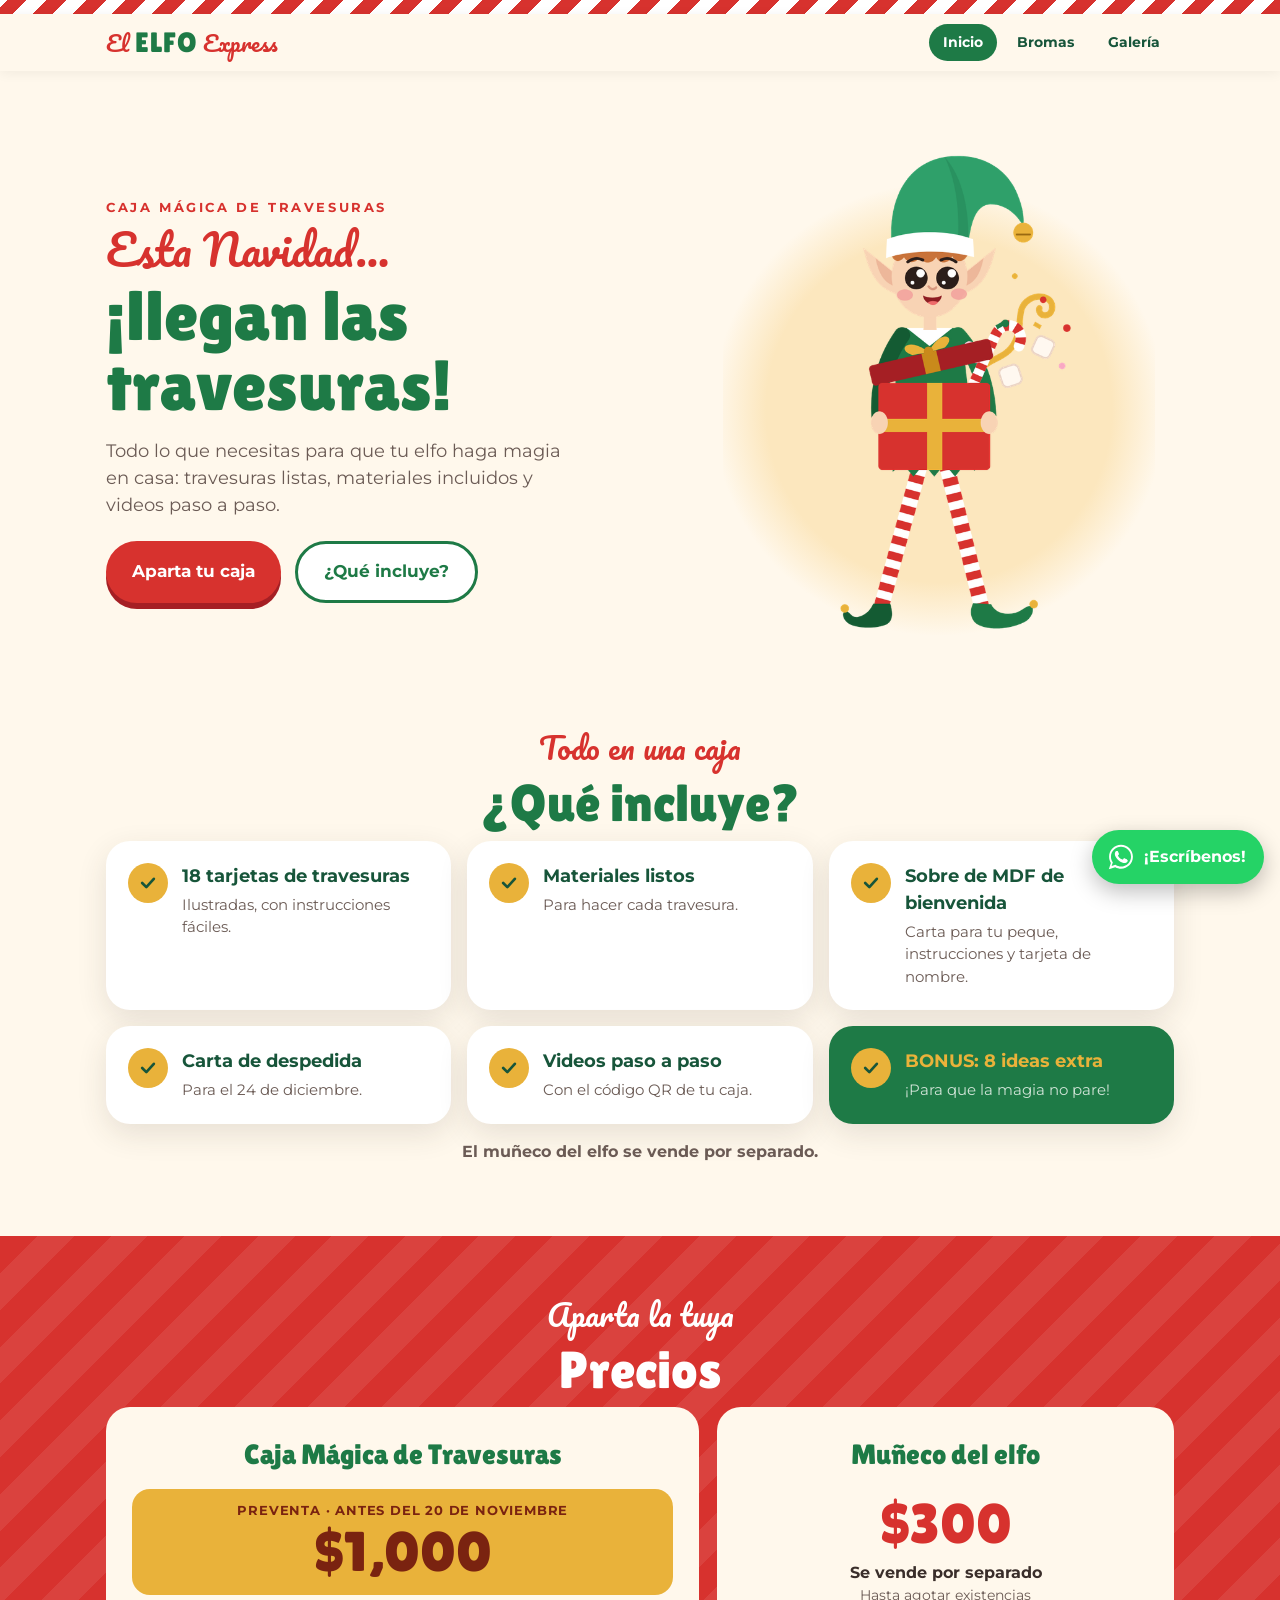
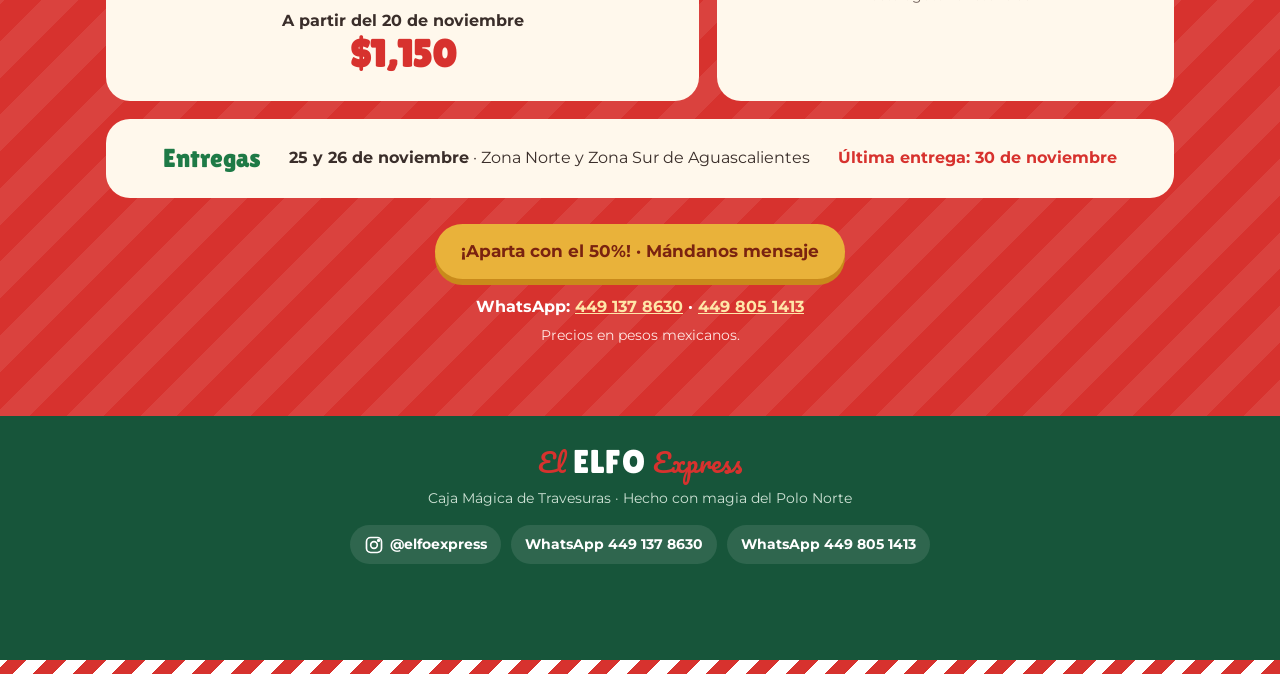
==== commit 44a0510f: "Add files via upload" ====
--- a/index.html
+++ b/index.html
@@ -8,145 +8,18 @@
 <link rel="preconnect" href="https://fonts.googleapis.com">
 <link rel="preconnect" href="https://fonts.gstatic.com" crossorigin>
 <link href="https://fonts.googleapis.com/css2?family=Lilita+One&family=Montserrat:wght@400;600;700&family=Pacifico&display=swap" rel="stylesheet">
-<style>
-:root{
-  --rojo:#D7322E; --rojo-osc:#A51F24; --verde:#1E7A46; --verde-osc:#17553A; --verde-cl:#2FA06A;
-  --dorado:#E9B23A; --crema:#FFF8EC; --crema2:#FBEEDB; --tinta:#3A2E2A; --suave:#6B5B55;
-  --radio:24px; --sombra:0 10px 30px rgba(58,46,42,.12);
-}
-*{box-sizing:border-box}
-html{scroll-behavior:smooth}
-body{margin:0;background:var(--crema);color:var(--tinta);font-family:Montserrat,system-ui,sans-serif;line-height:1.5}
-img{max-width:100%;display:block}
-button{font-family:inherit}
-a{color:inherit}
-.rayas{height:14px;background:repeating-linear-gradient(-45deg,var(--rojo) 0 14px,#fff 14px 28px)}
-.wrap{max-width:1100px;margin:0 auto;padding:0 16px}
-
-/* Header */
-header{position:sticky;top:0;z-index:20;background:rgba(255,248,236,.95);backdrop-filter:blur(6px);box-shadow:0 2px 12px rgba(0,0,0,.06)}
-.barra{display:flex;align-items:center;justify-content:space-between;gap:12px;padding:10px 16px;max-width:1100px;margin:0 auto}
-.marca{text-decoration:none;white-space:nowrap;font-size:22px;line-height:1}
-.marca .p{font-family:Pacifico,cursive;color:var(--rojo)}
-.marca .l{font-family:"Lilita One",sans-serif;color:var(--verde);font-size:1.25em;letter-spacing:1px}
-nav{display:flex;gap:6px}
-nav a{font-weight:700;font-size:14px;text-decoration:none;padding:8px 14px;border-radius:999px;color:var(--verde-osc)}
-nav a.activo{background:var(--verde);color:#fff}
-@media (max-width:520px){ .marca{font-size:18px} nav a{padding:7px 10px;font-size:13px} }
-
-section{padding:56px 0;scroll-margin-top:70px}
-.etiqueta{display:inline-block;font-weight:700;letter-spacing:.2em;font-size:13px;text-transform:uppercase;color:var(--rojo)}
-h1,h2,h3{margin:0}
-h2{font-family:"Lilita One",sans-serif;font-weight:400;color:var(--verde);font-size:clamp(34px,6vw,52px);line-height:1.05;margin:6px 0 10px}
-.sub{font-family:Pacifico,cursive;color:var(--rojo);font-size:clamp(22px,4vw,30px)}
-.centro{text-align:center}
-.intro{max-width:620px;margin:0 auto 28px;color:var(--suave);font-size:17px}
-
-/* Botones */
-.btn{display:inline-flex;align-items:center;gap:8px;font-weight:700;font-size:17px;text-decoration:none;border:0;cursor:pointer;padding:15px 26px;border-radius:999px;transition:transform .15s}
-.btn:hover{transform:translateY(-2px)}
-.btn-rojo{background:var(--rojo);color:#fff;box-shadow:0 6px 0 var(--rojo-osc)}
-.btn-dorado{background:var(--dorado);color:#7A2310;box-shadow:0 6px 0 #C98A1B}
-.btn-borde{background:#fff;color:var(--verde);border:3px solid var(--verde)}
-
-/* Inicio */
-.hero{display:grid;grid-template-columns:1.1fr .9fr;align-items:center;gap:24px;padding-top:12px}
-.hero h1{font-family:"Lilita One",sans-serif;font-weight:400;color:var(--verde);font-size:clamp(40px,7vw,70px);line-height:1}
-.hero h1 span{font-family:Pacifico,cursive;color:var(--rojo);display:block;font-size:.62em;line-height:1.4}
-.hero p{font-size:18px;color:var(--suave);max-width:480px}
-.hero .acciones{display:flex;flex-wrap:wrap;gap:14px;margin-top:22px}
-.hero .img{position:relative}
-.hero .img::before{content:"";position:absolute;inset:8% 4% 4%;background:radial-gradient(circle,#FCE7BE 0,#FCE7BE 55%,transparent 72%);z-index:-1}
-.hero .img img{max-height:520px;margin:0 auto}
-@media (max-width:780px){ .hero{grid-template-columns:1fr;text-align:center} .hero p{margin:0 auto} .hero .acciones{justify-content:center} .hero .img{order:-1} .hero .img img{max-height:340px} }
-
-.incluye{display:grid;grid-template-columns:repeat(3,1fr);gap:16px}
-.item{background:#fff;border-radius:var(--radio);padding:22px;box-shadow:var(--sombra);display:flex;gap:14px;align-items:flex-start}
-.item .check{flex:none;width:40px;height:40px;border-radius:50%;background:var(--dorado);display:grid;place-items:center}
-.item h3{font-size:18px;color:var(--verde-osc)}
-.item p{margin:4px 0 0;color:var(--suave);font-size:15px}
-.item.bonus{background:var(--verde);color:#fff}
-.item.bonus h3{color:var(--dorado)} .item.bonus p{color:#CFE3D6}
-@media (max-width:860px){ .incluye{grid-template-columns:1fr 1fr} }
-@media (max-width:560px){ .incluye{grid-template-columns:1fr} }
-.nota{margin-top:16px;text-align:center;font-weight:700;color:var(--suave)}
-
-.precios-bg{background:var(--rojo);background-image:repeating-linear-gradient(-45deg,rgba(255,255,255,.08) 0 26px,transparent 26px 52px);color:#fff}
-.precios-bg h2{color:#fff}
-.precios{display:grid;grid-template-columns:1.3fr 1fr;gap:18px;margin-top:10px}
-.precio{background:var(--crema);color:var(--tinta);border-radius:var(--radio);padding:26px;text-align:center}
-.precio h3{font-family:"Lilita One",sans-serif;font-weight:400;color:var(--verde);font-size:28px}
-.preventa{background:var(--dorado);border-radius:18px;padding:12px;margin:14px 0;color:#7A2310}
-.preventa small{display:block;font-weight:700;letter-spacing:.06em}
-.monto{font-family:"Lilita One",sans-serif;font-size:56px;line-height:1.1}
-.despues{font-weight:700} .despues .monto{font-size:38px;color:var(--rojo)}
-.chico{color:var(--suave);font-size:14px}
-.entregas{grid-column:1/-1;display:flex;flex-wrap:wrap;align-items:center;justify-content:center;gap:10px 28px;background:var(--crema);color:var(--tinta);border-radius:var(--radio);padding:20px}
-.entregas b{font-family:"Lilita One",sans-serif;font-weight:400;color:var(--verde);font-size:26px}
-.entregas .ult{color:var(--rojo);font-weight:700}
-.apartar{grid-column:1/-1;text-align:center;margin-top:8px}
-@media (max-width:720px){ .precios{grid-template-columns:1fr} }
-
-/* Bromas */
-.bromas-bg{background:var(--crema2)}
-.rejilla{display:grid;grid-template-columns:repeat(auto-fill,minmax(160px,1fr));gap:16px}
-.broma{background:#fff;border:0;padding:0;border-radius:20px;overflow:hidden;cursor:pointer;text-align:left;box-shadow:var(--sombra);font:inherit;color:inherit;transition:transform .15s, box-shadow .15s;position:relative}
-.broma:hover,.broma:focus-visible{transform:translateY(-4px);box-shadow:0 14px 34px rgba(58,46,42,.18);outline:none}
-.broma img{aspect-ratio:4/3;object-fit:cover;width:100%;background:var(--crema)}
-.broma .info{padding:10px 12px 14px;display:flex;gap:8px;align-items:center}
-.broma .num{flex:none;background:var(--verde);color:#fff;font-weight:700;font-size:13px;border-radius:999px;padding:3px 9px}
-.broma .tit{font-family:"Lilita One",sans-serif;color:var(--rojo);font-size:18px;line-height:1.1}
-.broma .play{position:absolute;top:10px;right:10px;width:38px;height:38px;border-radius:50%;background:var(--rojo);display:grid;place-items:center;box-shadow:0 3px 8px rgba(0,0,0,.2)}
-
-/* Galería */
-.galeria{columns:3 260px;column-gap:16px}
-.foto{break-inside:avoid;margin:0 0 16px;background:#fff;border-radius:20px;overflow:hidden;box-shadow:var(--sombra);cursor:pointer;position:relative;border:0;padding:0;width:100%;display:block}
-.foto img{width:100%}
-.foto.png img{background:var(--crema);padding:18px}
-.foto .cap{padding:10px 14px;font-weight:700;color:var(--verde-osc);text-align:left}
-.foto .play{position:absolute;inset:0;display:grid;place-items:center}
-.foto .play span{width:74px;height:74px;border-radius:50%;background:rgba(215,50,46,.92);display:grid;place-items:center;box-shadow:0 6px 18px rgba(0,0,0,.25)}
-.hueco{border:3px dashed #D9C7A8;background:transparent;box-shadow:none;cursor:default;padding:30px 14px;text-align:center;color:var(--suave);font-weight:700}
-
-/* Modal */
-.modal{position:fixed;inset:0;z-index:50;background:rgba(27,42,74,.75);display:none;align-items:center;justify-content:center;padding:16px}
-.modal.abierto{display:flex}
-.caja{background:var(--crema);border-radius:26px;max-width:880px;width:100%;max-height:92vh;overflow:auto;position:relative;box-shadow:0 20px 60px rgba(0,0,0,.35)}
-.cerrar{position:absolute;top:10px;right:10px;z-index:2;width:44px;height:44px;border-radius:50%;border:0;background:#fff;color:var(--rojo);font-size:28px;line-height:1;cursor:pointer;box-shadow:var(--sombra)}
-.caja .cuerpo{display:grid;grid-template-columns:1fr 1fr;gap:22px;padding:26px}
-.video{background:#1B2A4A;border-radius:18px;overflow:hidden;aspect-ratio:9/16;max-height:70vh;display:grid;place-items:center;color:#fff;text-align:center}
-.video video{width:100%;height:100%;object-fit:contain;background:#000}
-.video .prox{padding:20px}
-.video .prox img{max-height:220px;margin:0 auto 10px}
-.video .prox b{font-family:"Lilita One",sans-serif;font-weight:400;font-size:26px;color:var(--dorado);display:block}
-.detalle h3{font-family:"Lilita One",sans-serif;font-weight:400;color:var(--rojo);font-size:34px;line-height:1.05;margin:6px 0 10px}
-.detalle .nec{background:#fff;border-radius:14px;padding:10px 14px;margin-bottom:12px;font-size:15px}
-.detalle ol{padding:0;margin:0;list-style:none;counter-reset:p}
-.detalle li{counter-increment:p;display:flex;gap:10px;margin:0 0 12px;font-weight:600}
-.detalle li::before{content:counter(p);flex:none;width:30px;height:30px;border-radius:50%;background:var(--verde);color:#fff;display:grid;place-items:center;font-weight:700}
-.extra{background:#FBE7B4;color:#7A4B0A;border-radius:14px;padding:10px 14px;font-weight:700;margin-top:6px}
-.ver-tarjeta{margin-top:14px}
-.tarjeta-img{margin-top:12px;max-width:300px;display:none;border-radius:16px;box-shadow:var(--sombra)}
-.tarjeta-img.visible{display:block}
-.modal.solo .cuerpo{grid-template-columns:1fr;max-width:460px;margin:0 auto}
-.modal.foto-modal .caja{max-width:640px}
-.modal.foto-modal .cuerpo{grid-template-columns:1fr;padding:56px 18px 18px}
-@media (max-width:700px){ .caja .cuerpo{grid-template-columns:1fr;padding:56px 16px 18px} .video{max-height:62vh;margin:0 auto;width:100%} }
-
-footer{background:var(--verde-osc);color:#CFE3D6;text-align:center;padding:30px 16px}
-footer .marca{font-size:26px} footer .marca .l{color:#fff}
-footer p{margin:8px 0 0;font-size:14px}
-</style>
+<link rel="stylesheet" href="estilos.css">
 </head>
 <body>
+
 <div class="rayas"></div>
 <header>
   <div class="barra">
     <a class="marca" href="#inicio"><span class="p">El </span><span class="l">ELFO</span><span class="p"> Express</span></a>
     <nav>
-      <a href="#inicio" data-sec="inicio" class="activo">Inicio</a>
-      <a href="#bromas" data-sec="bromas">Bromas</a>
-      <a href="#galeria" data-sec="galeria">Galería</a>
+      <a href="index.html#inicio" data-sec="inicio" class="activo">Inicio</a>
+      <a href="bromas.html" data-sec="bromas">Bromas</a>
+      <a href="galeria.html" data-sec="galeria">Galería</a>
     </nav>
   </div>
 </header>
@@ -195,45 +68,32 @@
       </div>
       <div class="entregas">
         <b>Entregas</b>
-        <span><strong>25 y 26 de noviembre</strong> · Zona Norte y Zona Sur</span>
+        <span><strong>25 y 26 de noviembre</strong> · Zona Norte y Zona Sur de Aguascalientes</span>
         <span class="ult">Última entrega: 30 de noviembre</span>
       </div>
       <div class="apartar">
         <a class="btn btn-dorado js-whatsapp" href="#">¡Aparta con el 50%! · Mándanos mensaje</a>
-        <p class="chico" style="color:#FFE6E2;margin-top:12px">Precios en pesos mexicanos.</p>
+        <p class="contacto">WhatsApp: <a class="js-wa1" href="https://wa.me/524491378630?text=Hola%2C%20me%20interesa%20adquirir%20una%20Caja%20M%C3%A1gica%20%F0%9F%8E%84" target="_blank" rel="noopener">449 137 8630</a> · <a class="js-wa2" href="https://wa.me/524498051413?text=Hola%2C%20me%20interesa%20adquirir%20una%20Caja%20M%C3%A1gica%20%F0%9F%8E%84" target="_blank" rel="noopener">449 805 1413</a></p>
+        <p class="chico" style="color:#FFE6E2;margin-top:6px">Precios en pesos mexicanos.</p>
       </div>
     </div>
   </div>
 </section>
 
-<!-- ================= SECCIÓN 2: BROMAS ================= -->
-<section id="bromas" class="bromas-bg">
-  <div class="wrap">
-    <div class="centro">
-      <span class="sub">Videos paso a paso</span>
-      <h2>Bromas</h2>
-      <p class="intro">Escoge una travesura y mira cómo se hace. Cada una tiene su video, los pasos y su tarjeta.</p>
-    </div>
-    <div class="rejilla" id="rejilla"></div>
-  </div>
-</section>
-
-<!-- ================= SECCIÓN 3: GALERÍA ================= -->
-<section id="galeria">
-  <div class="wrap">
-    <div class="centro">
-      <span class="sub">Conoce a nuestro elfo</span>
-      <h2>Galería</h2>
-      <p class="intro">Fotos, ilustraciones y caricaturas de nuestro elfo travieso.</p>
-    </div>
-    <div class="galeria" id="galeria-lista"></div>
-  </div>
-</section>
 </main>
 
+<a class="wa-flotante" href="https://wa.me/524498051413?text=Hola%2C%20me%20interesa%20adquirir%20una%20Caja%20M%C3%A1gica%20%F0%9F%8E%84" target="_blank" rel="noopener" aria-label="Escríbenos por WhatsApp al 449 805 1413">
+  <svg width="30" height="30" viewBox="0 0 32 32" aria-hidden="true"><path fill="#fff" d="M16 3C9 3 3.3 8.6 3.3 15.6c0 2.4.7 4.7 1.9 6.7L3 29l6.9-2.2c1.9 1 4 1.6 6.1 1.6 7 0 12.7-5.7 12.7-12.7S23 3 16 3zm0 23.1c-2 0-3.9-.6-5.5-1.6l-.4-.2-4.1 1.3 1.3-4-.3-.4c-1.1-1.7-1.7-3.6-1.7-5.6C5.3 9.8 10.1 5 16 5s10.7 4.8 10.7 10.6S21.9 26.1 16 26.1zm5.9-7.9c-.3-.2-1.9-.9-2.2-1s-.5-.2-.7.2-.8 1-1 1.2-.4.2-.7.1c-.3-.2-1.4-.5-2.6-1.6-1-.9-1.6-1.9-1.8-2.2-.2-.3 0-.5.1-.7l.5-.6c.2-.2.2-.4.3-.6.1-.2 0-.4 0-.6l-1-2.4c-.3-.6-.5-.5-.7-.5h-.6c-.2 0-.6.1-.9.4-.3.3-1.2 1.2-1.2 2.9s1.2 3.4 1.4 3.6c.2.2 2.4 3.7 5.8 5.2 2.9 1.1 3.5.9 4.1.8.6-.1 1.9-.8 2.2-1.6.3-.8.3-1.4.2-1.6-.1-.1-.3-.2-.6-.4z"/></svg>
+  <span>¡Escríbenos!</span>
+</a>
 <footer>
   <a class="marca" href="#inicio"><span class="p">El </span><span class="l">ELFO</span><span class="p"> Express</span></a>
   <p>Caja Mágica de Travesuras · Hecho con magia del Polo Norte</p>
+  <div class="redes">
+    <a href="https://www.instagram.com/elfoexpress" target="_blank" rel="noopener"><svg width="20" height="20" viewBox="0 0 24 24" fill="none" stroke="currentColor" stroke-width="2"><rect x="3" y="3" width="18" height="18" rx="5"/><circle cx="12" cy="12" r="4"/><circle cx="17.5" cy="6.5" r="1" fill="currentColor"/></svg> @elfoexpress</a>
+    <a href="https://wa.me/524491378630?text=Hola%2C%20me%20interesa%20adquirir%20una%20Caja%20M%C3%A1gica%20%F0%9F%8E%84" target="_blank" rel="noopener">WhatsApp 449 137 8630</a>
+    <a href="https://wa.me/524498051413?text=Hola%2C%20me%20interesa%20adquirir%20una%20Caja%20M%C3%A1gica%20%F0%9F%8E%84" target="_blank" rel="noopener">WhatsApp 449 805 1413</a>
+  </div>
 </footer>
 <div class="rayas"></div>
 
@@ -244,283 +104,10 @@
 <script>
 /* ============ CONFIGURACIÓN (edita aquí) ============ */
 // Tu número de WhatsApp con lada de país, sin espacios. Ejemplo: "5218112345678"
-const WHATSAPP = "";
-const MENSAJE = "¡Hola! Quiero apartar mi Caja Mágica de Travesuras de El Elfo Express 🎄";
-
-// BROMAS: para agregar un video, escribe la ruta en "video", por ejemplo "videos/bromas/broma-01.mp4"
-const BROMAS = [
- {
-  "n": 1,
-  "titulo": "¡Ya llegué!",
-  "necesitas": "el sobre de MDF de la caja",
-  "pasos": [
-   "Pon al elfo con el sobre de MDF en las manos.",
-   "Adentro viene la carta para tu hijo y las instrucciones del elfo.",
-   "Llenen juntos la tarjeta con el nombre del elfo."
-  ],
-  "extra": "",
-  "img": "img/bromas/broma-01.jpg",
-  "tarjeta": "img/tarjetas/tarjeta-01.png",
-  "video": ""
- },
- {
-  "n": 2,
-  "titulo": "Baño de malvaviscos",
-  "necesitas": "malvaviscos y un tazón grande",
-  "pasos": [
-   "Llena un tazón grande con malvaviscos.",
-   "Mete al elfo como si se estuviera bañando.",
-   "Ponle un malvavisco en la cabeza, ¡como espuma!"
-  ],
-  "extra": "",
-  "img": "img/bromas/broma-02.jpg",
-  "tarjeta": "img/tarjetas/tarjeta-02.png",
-  "video": ""
- },
- {
-  "n": 3,
-  "titulo": "¡Lluvia de grageas!",
-  "necesitas": "grageas de colores y diurex",
-  "pasos": [
-   "Cubre un pedazo de diurex con grageas de colores.",
-   "Pégalo en la boca del grifo, ¡como si salieran de ahí!",
-   "Llena el lavabo de grageas y pon al elfo junto al grifo."
-  ],
-  "extra": "",
-  "img": "img/bromas/broma-03.jpg",
-  "tarjeta": "img/tarjetas/tarjeta-03.png",
-  "video": ""
- },
- {
-  "n": 4,
-  "titulo": "Bigotes por todos lados",
-  "necesitas": "bigotes de papel y cinta",
-  "pasos": [
-   "Recorta los bigotes de papel de la caja.",
-   "Pégalos con cinta en las fotos de la familia.",
-   "Ponle uno al elfo y déjalo junto a las fotos."
-  ],
-  "extra": "",
-  "img": "img/bromas/broma-04.jpg",
-  "tarjeta": "img/tarjetas/tarjeta-04.png",
-  "video": ""
- },
- {
-  "n": 5,
-  "titulo": "Ojitos en el refri",
-  "necesitas": "ojos saltones y fruta",
-  "pasos": [
-   "Pega ojos saltones en fruta, huevos o yogures.",
-   "Acomódalos en el refri para que «miren» al abrir.",
-   "Deja al elfo escondido junto a ellos."
-  ],
-  "extra": "",
-  "img": "img/bromas/broma-05.jpg",
-  "tarjeta": "img/tarjetas/tarjeta-05.png",
-  "video": ""
- },
- {
-  "n": 6,
-  "titulo": "¡Leche verde!",
-  "necesitas": "colorante verde y leche",
-  "pasos": [
-   "Pon 2 o 3 gotas de colorante en la leche.",
-   "Mezcla y regrésala al refri.",
-   "Deja al elfo junto a la leche con el colorante."
-  ],
-  "extra": "¡Hagan también el desayuno de colores!",
-  "img": "img/bromas/broma-06.jpg",
-  "tarjeta": "img/tarjetas/tarjeta-06.png",
-  "video": ""
- },
- {
-  "n": 7,
-  "titulo": "Telaraña de estambre",
-  "necesitas": "estambre rojo y cinta",
-  "pasos": [
-   "Pega una punta del estambre en la pared con cinta.",
-   "Crúzalo en zigzag de lado a lado del pasillo.",
-   "Deja al elfo en medio de la telaraña."
-  ],
-  "extra": "",
-  "img": "img/bromas/broma-07.jpg",
-  "tarjeta": "img/tarjetas/tarjeta-07.png",
-  "video": ""
- },
- {
-  "n": 8,
-  "titulo": "Tirolesa",
-  "necesitas": "escarcha navideña y gancho de MDF",
-  "pasos": [
-   "Amarra la escarcha navideña entre dos sillas o muebles.",
-   "Cuelga al elfo del gancho de MDF con listón rojo.",
-   "Engancha el gancho en la escarcha, ¡listo para deslizarse!"
-  ],
-  "extra": "",
-  "img": "img/bromas/broma-08.jpg",
-  "tarjeta": "img/tarjetas/tarjeta-08.png",
-  "video": ""
- },
- {
-  "n": 9,
-  "titulo": "¡El elfo Picasso!",
-  "necesitas": "pincelito, lienzo y tripié de la caja",
-  "pasos": [
-   "Arma el tripié y pon el lienzo encima.",
-   "Pinta un dibujito sencillo en el lienzo.",
-   "Pon al elfo con el pincel en la mano, ¡como gran artista!"
-  ],
-  "extra": "",
-  "img": "img/bromas/broma-09.jpg",
-  "tarjeta": "img/tarjetas/tarjeta-09.png",
-  "video": ""
- },
- {
-  "n": 10,
-  "titulo": "Todo envuelto",
-  "necesitas": "papel de regalo y cinta",
-  "pasos": [
-   "Escoge algo de casa: el control, un zapato o una taza.",
-   "Envuélvelo con papel de regalo y moño.",
-   "Deja al elfo junto al regalo con la cinta."
-  ],
-  "extra": "",
-  "img": "img/bromas/broma-10.jpg",
-  "tarjeta": "img/tarjetas/tarjeta-10.png",
-  "video": ""
- },
- {
-  "n": 11,
-  "titulo": "Fiesta de globos",
-  "necesitas": "globos de colores",
-  "pasos": [
-   "Infla los globos de la caja.",
-   "Llena con ellos el cuarto o la entrada de la casa.",
-   "Amarra al elfo a un globo como si fuera a volar."
-  ],
-  "extra": "",
-  "img": "img/bromas/broma-11.jpg",
-  "tarjeta": "img/tarjetas/tarjeta-11.png",
-  "video": ""
- },
- {
-  "n": 12,
-  "titulo": "Ángel de nieve",
-  "necesitas": "harina o azúcar",
-  "pasos": [
-   "Espolvorea harina sobre la mesa o una charola.",
-   "Acuesta al elfo y mueve sus brazos y piernas.",
-   "Levántalo con cuidado: ¡quedó un ángel de nieve!"
-  ],
-  "extra": "",
-  "img": "img/bromas/broma-12.jpg",
-  "tarjeta": "img/tarjetas/tarjeta-12.png",
-  "video": ""
- },
- {
-  "n": 13,
-  "titulo": "Noche de cine",
-  "necesitas": "palomitas y juguetes",
-  "pasos": [
-   "Prepara un platito con palomitas.",
-   "Sienta al elfo frente a la tele con los juguetes.",
-   "Pon una película navideña en la pantalla."
-  ],
-  "extra": "",
-  "img": "img/bromas/broma-13.jpg",
-  "tarjeta": "img/tarjetas/tarjeta-13.png",
-  "video": ""
- },
- {
-  "n": 14,
-  "titulo": "¡Elfos en el espejo!",
-  "necesitas": "plumones para vidrio",
-  "pasos": [
-   "Dibuja en el espejo el cuerpo de un elfo con plumones.",
-   "Deja el círculo de la cara sin pintar.",
-   "Los niños se paran enfrente: ¡su cara completa al elfo!"
-  ],
-  "extra": "",
-  "img": "img/bromas/broma-14.jpg",
-  "tarjeta": "img/tarjetas/tarjeta-14.png",
-  "video": ""
- },
- {
-  "n": 15,
-  "titulo": "La playera de papá",
-  "necesitas": "la playerita de la caja",
-  "pasos": [
-   "Ponle al elfo la playerita que viene en tu caja.",
-   "Déjalo junto al cajón de la ropa de papá.",
-   "¡Parece que recortó la playera de papá!"
-  ],
-  "extra": "",
-  "img": "img/bromas/broma-15.jpg",
-  "tarjeta": "img/tarjetas/tarjeta-15.png",
-  "video": ""
- },
- {
-  "n": 16,
-  "titulo": "¡Pica, pica!",
-  "necesitas": "Cheetos picantes y el fuego impreso",
-  "pasos": [
-   "Mete al elfo en una bolsa abierta de Cheetos picantes.",
-   "Pega el fuego impreso de la caja saliendo de sus pompis.",
-   "Riega unos Cheetos alrededor. ¡Le picó mucho!"
-  ],
-  "extra": "",
-  "img": "img/bromas/broma-16.jpg",
-  "tarjeta": "img/tarjetas/tarjeta-16.png",
-  "video": ""
- },
- {
-  "n": 17,
-  "titulo": "¡Día de alberca!",
-  "necesitas": "la dona inflable de la caja y agua",
-  "pasos": [
-   "Llena el lavabo con un poco de agua.",
-   "Pon la dona inflable flotando en el agua.",
-   "Sienta al elfo en la dona, ¡como de vacaciones!"
-  ],
-  "extra": "",
-  "img": "img/bromas/broma-17.jpg",
-  "tarjeta": "img/tarjetas/tarjeta-17.png",
-  "video": ""
- },
- {
-  "n": 18,
-  "titulo": "¡Hasta el próximo año!",
-  "necesitas": "la carta de despedida",
-  "pasos": [
-   "La noche del 23, deja al elfo con su carta.",
-   "Ponle una maletita o un regalito de despedida.",
-   "Al despertar, ¡ya voló de regreso al Polo Norte!"
-  ],
-  "extra": "",
-  "img": "img/bromas/broma-18.jpg",
-  "tarjeta": "img/tarjetas/tarjeta-18.png",
-  "video": ""
- }
-];
-
-// GALERÍA: tipo "img" o "video". Agrega aquí tus fotos y videos nuevos.
-const GALERIA = [
-  {tipo:"video", src:"videos/galeria/caricatura-tirolesa.mp4", poster:"img/galeria/poster-caricatura-tirolesa.jpg", titulo:"Caricatura: la gran tirolesa"},
-  {tipo:"img", src:"img/galeria/elfo-bailando.png", titulo:"¡A bailar!", png:true},
-  {tipo:"video", src:"videos/galeria/llegada.mp4", poster:"img/galeria/poster-llegada.jpg", titulo:"La llegada del elfo"},
-  {tipo:"img", src:"img/galeria/ya-viene-en-camino.png", titulo:"Ya viene en camino…"},
-  {tipo:"img", src:"img/galeria/elfo-broma.png", titulo:"¡Shh! Una travesura", png:true},
-  {tipo:"video", src:"videos/galeria/travesuras.mp4", poster:"img/galeria/poster-travesuras.jpg", titulo:"Mientras todos duermen…"},
-  {tipo:"img", src:"img/galeria/el-elfo-express-sentado-sin-fondo.png", titulo:"Hora de la galleta", png:true},
-  {tipo:"video", src:"videos/galeria/tirolesa.mp4", poster:"img/galeria/poster-tirolesa.jpg", titulo:"Tirolesa"},
-  {tipo:"img", src:"img/galeria/elfo-jugando.png", titulo:"Malabares navideños", png:true},
-  {tipo:"video", src:"videos/galeria/pica-pica.mp4", poster:"img/galeria/poster-pica-pica.jpg", titulo:"¡Pica, pica!"},
-  {tipo:"img", src:"img/galeria/elfo-comiendo.png", titulo:"Leche y galletas", png:true},
-  {tipo:"video", src:"videos/galeria/reel.mp4", poster:"img/galeria/poster-reel.jpg", titulo:"¡Llegan las travesuras!"},
-  {tipo:"img", src:"img/galeria/el-elfo-express-sin-fondo.png", titulo:"Con su caja mágica", png:true},
-  {tipo:"hueco", titulo:"Aquí van tus fotos 📸"},
-];
-/* ==================================================== */
+const WHATSAPP = "524491378630";
+const WHATSAPP_2 = "524498051413";
+const INSTAGRAM = "https://www.instagram.com/elfoexpress";
+const MENSAJE = "Hola, me interesa adquirir una Caja Mágica 🎄";
 
 const PLAY='<svg width="18" height="18" viewBox="0 0 24 24"><path d="M7 4l13 8-13 8z" fill="#fff"/></svg>';
 const PLAY_G='<svg width="30" height="30" viewBox="0 0 24 24"><path d="M7 4l13 8-13 8z" fill="#fff"/></svg>';
@@ -532,28 +119,6 @@
   else a.href="#precios";
 });
 
-// Rejilla de bromas
-const rej=document.getElementById("rejilla");
-BROMAS.forEach((b,i)=>{
-  const el=document.createElement("button");
-  el.className="broma"; el.type="button";
-  el.innerHTML=`<img src="${b.img}" alt="" loading="lazy"><span class="play">${PLAY}</span><span class="info"><span class="num">#${b.n}</span><span class="tit">${esc(b.titulo)}</span></span>`;
-  el.addEventListener("click",()=>abrirBroma(i));
-  rej.appendChild(el);
-});
-
-// Galería
-const gal=document.getElementById("galeria-lista");
-GALERIA.forEach(g=>{
-  const el=document.createElement(g.tipo==="hueco"?"div":"button");
-  if(g.tipo==="hueco"){el.className="foto hueco";el.textContent=g.titulo;gal.appendChild(el);return;}
-  el.type="button"; el.className="foto"+(g.png?" png":"");
-  if(g.tipo==="video") el.innerHTML=`<div style="position:relative"><img src="${g.poster}" alt="" loading="lazy"><span class="play"><span>${PLAY_G}</span></span></div><div class="cap">▶ ${esc(g.titulo)}</div>`;
-  else el.innerHTML=`<img src="${g.src}" alt="${esc(g.titulo)}" loading="lazy"><div class="cap">${esc(g.titulo)}</div>`;
-  el.addEventListener("click",()=>abrirGaleria(g));
-  gal.appendChild(el);
-});
-
 // Modal
 const modal=document.getElementById("modal"), cuerpo=document.getElementById("modal-cuerpo");
 function abrir(clase){modal.className="modal abierto "+(clase||"");document.body.style.overflow="hidden";document.getElementById("cerrar").focus();}
@@ -562,32 +127,10 @@
 modal.addEventListener("click",e=>{if(e.target===modal)cerrar();});
 document.addEventListener("keydown",e=>{if(e.key==="Escape")cerrar();});
 
-function abrirBroma(i){
-  const b=BROMAS[i];
-  const video=b.video
-    ? `<video src="${b.video}" controls playsinline autoplay></video>`
-    : `<div class="prox"><img src="${b.img}" alt=""><b>Video próximamente</b><span>Mientras tanto, sigue los pasos de abajo o la tarjeta.</span></div>`;
-  cuerpo.innerHTML=`<div class="video">${video}</div>
-    <div class="detalle"><span class="etiqueta">Travesura #${b.n}</span><h3>${esc(b.titulo)}</h3>
-    <div class="nec"><strong>Necesitas:</strong> ${esc(b.necesitas)}</div>
-    <ol>${b.pasos.map(p=>`<li><span>${esc(p)}</span></li>`).join("")}</ol>
-    ${b.extra?`<div class="extra">★ Extra: ${esc(b.extra)}</div>`:""}
-    <button class="btn btn-borde ver-tarjeta" type="button">Ver tarjeta</button>
-    <img class="tarjeta-img" src="${b.tarjeta}" alt="Tarjeta de la travesura ${esc(b.titulo)}"></div>`;
-  cuerpo.querySelector(".ver-tarjeta").onclick=function(){const im=cuerpo.querySelector(".tarjeta-img");im.classList.toggle("visible");this.textContent=im.classList.contains("visible")?"Ocultar tarjeta":"Ver tarjeta";};
-  abrir();
-}
-function abrirGaleria(g){
-  cuerpo.innerHTML = g.tipo==="video"
-    ? `<div class="video"><video src="${g.src}" poster="${g.poster}" controls playsinline autoplay></video></div>`
-    : `<img src="${g.src}" alt="${esc(g.titulo)}" style="margin:0 auto;max-height:78vh">`;
-  abrir(g.tipo==="video"?"solo":"foto-modal");
-}
-
 // Menú activo según la sección visible
 const links=[...document.querySelectorAll("nav a")];
 const obs=new IntersectionObserver(es=>{es.forEach(e=>{if(e.isIntersecting){const id=e.target.id==="incluye"||e.target.id==="precios"?"inicio":e.target.id;links.forEach(l=>l.classList.toggle("activo",l.dataset.sec===id));}});},{rootMargin:"-45% 0px -50% 0px"});
-["inicio","incluye","precios","bromas","galeria"].forEach(id=>obs.observe(document.getElementById(id)));
+["inicio","incluye","precios"].forEach(id=>obs.observe(document.getElementById(id)));
 </script>
 </body>
 </html>
--- a/estilos.css
+++ b/estilos.css
@@ -0,0 +1,175 @@
+:root{
+  --rojo:#D7322E; --rojo-osc:#A51F24; --verde:#1E7A46; --verde-osc:#17553A; --verde-cl:#2FA06A;
+  --dorado:#E9B23A; --crema:#FFF8EC; --crema2:#FBEEDB; --tinta:#3A2E2A; --suave:#6B5B55;
+  --radio:24px; --sombra:0 10px 30px rgba(58,46,42,.12);
+}
+*{box-sizing:border-box}
+html{scroll-behavior:smooth}
+body{margin:0;background:var(--crema);color:var(--tinta);font-family:Montserrat,system-ui,sans-serif;line-height:1.5}
+img{max-width:100%;display:block}
+button{font-family:inherit}
+a{color:inherit}
+.rayas{height:14px;background:repeating-linear-gradient(-45deg,var(--rojo) 0 14px,#fff 14px 28px)}
+.wrap{max-width:1100px;margin:0 auto;padding:0 16px}
+
+/* Header */
+header{position:sticky;top:env(safe-area-inset-top,0px);z-index:20;background:rgba(255,248,236,.95);backdrop-filter:blur(6px);box-shadow:0 2px 12px rgba(0,0,0,.06)}
+.barra{display:flex;align-items:center;justify-content:space-between;gap:12px;padding:10px 16px;max-width:1100px;margin:0 auto}
+.marca{text-decoration:none;white-space:nowrap;font-size:22px;line-height:1}
+.marca .p{font-family:Pacifico,cursive;color:var(--rojo)}
+.marca .l{font-family:"Lilita One",sans-serif;color:var(--verde);font-size:1.25em;letter-spacing:1px}
+nav{display:flex;gap:6px}
+nav a{font-weight:700;font-size:14px;text-decoration:none;padding:8px 14px;border-radius:999px;color:var(--verde-osc)}
+nav a.activo{background:var(--verde);color:#fff}
+@media (max-width:520px){ .marca{font-size:18px} nav a{padding:7px 10px;font-size:13px} }
+
+section{padding:56px 0;scroll-margin-top:70px}
+.etiqueta{display:inline-block;font-weight:700;letter-spacing:.2em;font-size:13px;text-transform:uppercase;color:var(--rojo)}
+h1,h2,h3{margin:0}
+h2{font-family:"Lilita One",sans-serif;font-weight:400;color:var(--verde);font-size:clamp(34px,6vw,52px);line-height:1.05;margin:6px 0 10px}
+.sub{font-family:Pacifico,cursive;color:var(--rojo);font-size:clamp(22px,4vw,30px)}
+.centro{text-align:center}
+.intro{max-width:620px;margin:0 auto 28px;color:var(--suave);font-size:17px}
+
+/* Botones */
+.btn{display:inline-flex;align-items:center;gap:8px;font-weight:700;font-size:17px;text-decoration:none;border:0;cursor:pointer;padding:15px 26px;border-radius:999px;transition:transform .15s}
+.btn:hover{transform:translateY(-2px)}
+.btn-rojo{background:var(--rojo);color:#fff;box-shadow:0 6px 0 var(--rojo-osc)}
+.btn-dorado{background:var(--dorado);color:#7A2310;box-shadow:0 6px 0 #C98A1B}
+.btn-borde{background:#fff;color:var(--verde);border:3px solid var(--verde)}
+
+/* Inicio */
+.hero{display:grid;grid-template-columns:1.1fr .9fr;align-items:center;gap:24px;padding-top:12px}
+.hero h1{font-family:"Lilita One",sans-serif;font-weight:400;color:var(--verde);font-size:clamp(40px,7vw,70px);line-height:1}
+.hero h1 span{font-family:Pacifico,cursive;color:var(--rojo);display:block;font-size:.62em;line-height:1.4}
+.hero p{font-size:18px;color:var(--suave);max-width:480px}
+.hero .acciones{display:flex;flex-wrap:wrap;gap:14px;margin-top:22px}
+.hero .img{position:relative}
+.hero .img::before{content:"";position:absolute;inset:8% 4% 4%;background:radial-gradient(circle,#FCE7BE 0,#FCE7BE 55%,transparent 72%);z-index:-1}
+.hero .img img{max-height:520px;margin:0 auto}
+@media (max-width:780px){ .hero{grid-template-columns:1fr;text-align:center} .hero p{margin:0 auto} .hero .acciones{justify-content:center} .hero .img{order:-1} .hero .img img{max-height:340px} }
+
+.incluye{display:grid;grid-template-columns:repeat(3,1fr);gap:16px}
+.item{background:#fff;border-radius:var(--radio);padding:22px;box-shadow:var(--sombra);display:flex;gap:14px;align-items:flex-start}
+.item .check{flex:none;width:40px;height:40px;border-radius:50%;background:var(--dorado);display:grid;place-items:center}
+.item h3{font-size:18px;color:var(--verde-osc)}
+.item p{margin:4px 0 0;color:var(--suave);font-size:15px}
+.item.bonus{background:var(--verde);color:#fff}
+.item.bonus h3{color:var(--dorado)} .item.bonus p{color:#CFE3D6}
+@media (max-width:860px){ .incluye{grid-template-columns:1fr 1fr} }
+@media (max-width:560px){ .incluye{grid-template-columns:1fr} }
+.nota{margin-top:16px;text-align:center;font-weight:700;color:var(--suave)}
+
+.precios-bg{background:var(--rojo);background-image:repeating-linear-gradient(-45deg,rgba(255,255,255,.08) 0 26px,transparent 26px 52px);color:#fff}
+.precios-bg h2{color:#fff}
+.precios{display:grid;grid-template-columns:1.3fr 1fr;gap:18px;margin-top:10px}
+.precio{background:var(--crema);color:var(--tinta);border-radius:var(--radio);padding:26px;text-align:center}
+.precio h3{font-family:"Lilita One",sans-serif;font-weight:400;color:var(--verde);font-size:28px}
+.preventa{background:var(--dorado);border-radius:18px;padding:12px;margin:14px 0;color:#7A2310}
+.preventa small{display:block;font-weight:700;letter-spacing:.06em}
+.monto{font-family:"Lilita One",sans-serif;font-size:56px;line-height:1.1}
+.despues{font-weight:700} .despues .monto{font-size:38px;color:var(--rojo)}
+.chico{color:var(--suave);font-size:14px}
+.entregas{grid-column:1/-1;display:flex;flex-wrap:wrap;align-items:center;justify-content:center;gap:10px 28px;background:var(--crema);color:var(--tinta);border-radius:var(--radio);padding:20px}
+.entregas b{font-family:"Lilita One",sans-serif;font-weight:400;color:var(--verde);font-size:26px}
+.entregas .ult{color:var(--rojo);font-weight:700}
+.apartar{grid-column:1/-1;text-align:center;margin-top:8px}
+@media (max-width:720px){ .precios{grid-template-columns:1fr} }
+
+/* Bromas */
+.bromas-bg{background:var(--crema2)}
+.rejilla{display:grid;grid-template-columns:repeat(auto-fill,minmax(160px,1fr));gap:16px}
+.broma{background:#fff;border:0;padding:0;border-radius:20px;overflow:hidden;cursor:pointer;text-align:left;box-shadow:var(--sombra);font:inherit;color:inherit;transition:transform .15s, box-shadow .15s;position:relative}
+.broma:hover,.broma:focus-visible{transform:translateY(-4px);box-shadow:0 14px 34px rgba(58,46,42,.18);outline:none}
+.broma img{aspect-ratio:4/3;object-fit:cover;width:100%;background:var(--crema)}
+.broma .info{padding:10px 12px 14px;display:flex;gap:8px;align-items:center}
+.broma .num{flex:none;background:var(--verde);color:#fff;font-weight:700;font-size:13px;border-radius:999px;padding:3px 9px}
+.broma .tit{font-family:"Lilita One",sans-serif;color:var(--rojo);font-size:18px;line-height:1.1}
+.broma .play{position:absolute;top:10px;right:10px;width:38px;height:38px;border-radius:50%;background:var(--rojo);display:grid;place-items:center;box-shadow:0 3px 8px rgba(0,0,0,.2)}
+
+/* Galería */
+.galeria{columns:3 260px;column-gap:16px}
+.foto{break-inside:avoid;margin:0 0 16px;background:#fff;border-radius:20px;overflow:hidden;box-shadow:var(--sombra);cursor:pointer;position:relative;border:0;padding:0;width:100%;display:block}
+.foto img{width:100%}
+.foto.png img{background:var(--crema);padding:18px}
+.foto .cap{padding:10px 14px;font-weight:700;color:var(--verde-osc);text-align:left}
+.foto .play{position:absolute;inset:0;display:grid;place-items:center}
+.foto .play span{width:74px;height:74px;border-radius:50%;background:rgba(215,50,46,.92);display:grid;place-items:center;box-shadow:0 6px 18px rgba(0,0,0,.25)}
+.hueco{border:3px dashed #D9C7A8;background:transparent;box-shadow:none;cursor:default;padding:30px 14px;text-align:center;color:var(--suave);font-weight:700}
+
+/* Modal */
+.modal{position:fixed;inset:0;z-index:50;background:rgba(27,42,74,.75);display:none;align-items:center;justify-content:center;padding:16px}
+.modal.abierto{display:flex}
+.caja{background:var(--crema);border-radius:26px;max-width:880px;width:100%;max-height:92vh;overflow:auto;position:relative;box-shadow:0 20px 60px rgba(0,0,0,.35)}
+.cerrar{position:absolute;top:10px;right:10px;z-index:2;width:44px;height:44px;border-radius:50%;border:0;background:#fff;color:var(--rojo);font-size:28px;line-height:1;cursor:pointer;box-shadow:var(--sombra)}
+.caja .cuerpo{display:grid;grid-template-columns:1fr 1fr;gap:22px;padding:26px}
+.video{background:#1B2A4A;border-radius:18px;overflow:hidden;aspect-ratio:9/16;max-height:70vh;display:grid;place-items:center;color:#fff;text-align:center}
+.video video{width:100%;height:100%;object-fit:contain;background:#000}
+.video .prox{padding:20px}
+.video .prox img{max-height:220px;margin:0 auto 10px}
+.video .prox b{font-family:"Lilita One",sans-serif;font-weight:400;font-size:26px;color:var(--dorado);display:block}
+.detalle h3{font-family:"Lilita One",sans-serif;font-weight:400;color:var(--rojo);font-size:34px;line-height:1.05;margin:6px 0 10px}
+.detalle .nec{background:#fff;border-radius:14px;padding:10px 14px;margin-bottom:12px;font-size:15px}
+.detalle ol{padding:0;margin:0;list-style:none;counter-reset:p}
+.detalle li{counter-increment:p;display:flex;gap:10px;margin:0 0 12px;font-weight:600}
+.detalle li::before{content:counter(p);flex:none;width:30px;height:30px;border-radius:50%;background:var(--verde);color:#fff;display:grid;place-items:center;font-weight:700}
+.extra{background:#FBE7B4;color:#7A4B0A;border-radius:14px;padding:10px 14px;font-weight:700;margin-top:6px}
+.ver-tarjeta{margin-top:14px}
+.tarjeta-img{margin-top:12px;max-width:300px;display:none;border-radius:16px;box-shadow:var(--sombra)}
+.tarjeta-img.visible{display:block}
+.modal.solo .cuerpo{grid-template-columns:1fr;max-width:460px;margin:0 auto}
+.modal.foto-modal .caja{max-width:640px}
+.modal.foto-modal .cuerpo{grid-template-columns:1fr;padding:56px 18px 18px}
+@media (max-width:700px){ .caja .cuerpo{grid-template-columns:1fr;padding:56px 16px 18px} .video{max-height:62vh;margin:0 auto;width:100%} }
+
+footer{background:var(--verde-osc);color:#CFE3D6;text-align:center;padding:30px 16px}
+footer .marca{font-size:26px} footer .marca .l{color:#fff}
+footer p{margin:8px 0 0;font-size:14px}
+.redes{display:flex;flex-wrap:wrap;justify-content:center;gap:10px;margin-top:16px}
+.redes a{display:inline-flex;align-items:center;gap:6px;background:rgba(255,255,255,.1);color:#fff;text-decoration:none;font-weight:700;font-size:14px;padding:9px 14px;border-radius:999px}
+.contacto{margin:16px 0 0;font-weight:700;color:#fff}
+.contacto a{color:#FFE6A8}
+
+/* Carruseles de la galería */
+.carrusel-bloque{margin-top:30px}
+.carrusel-tit{display:flex;flex-wrap:wrap;align-items:baseline;justify-content:space-between;gap:4px 16px;margin-bottom:12px}
+.carrusel-tit h3{font-family:"Lilita One",sans-serif;font-weight:400;color:var(--rojo);font-size:30px}
+.carrusel-tit span{color:var(--suave);font-weight:600;font-size:15px}
+.carrusel-wrap{position:relative}
+.carrusel{display:flex;gap:14px;overflow-x:auto;scroll-snap-type:x mandatory;scroll-padding:0 16px;padding:6px 2px 18px;-webkit-overflow-scrolling:touch;scrollbar-width:thin}
+.slide{flex:0 0 auto;width:min(68vw,260px);scroll-snap-align:start;background:#fff;border:0;padding:0;border-radius:20px;overflow:hidden;box-shadow:var(--sombra);cursor:pointer;text-align:left;font:inherit;color:inherit}
+.slide.es-video{width:min(62vw,240px)}
+.slide .marco{position:relative;aspect-ratio:4/5;background:var(--crema);overflow:hidden}
+.slide.es-video .marco{aspect-ratio:9/16}
+.slide .marco img{width:100%;height:100%;object-fit:cover}
+.slide.png .marco img{object-fit:contain;padding:14px}
+.slide .play{position:absolute;inset:0;display:grid;place-items:center}
+.slide .play span{width:66px;height:66px;border-radius:50%;background:rgba(215,50,46,.92);display:grid;place-items:center;box-shadow:0 6px 18px rgba(0,0,0,.25)}
+.slide .cap{padding:10px 14px 12px;font-weight:700;color:var(--verde-osc)}
+.slide.hueco{display:grid;place-items:center;aspect-ratio:4/5;border:3px dashed #D9C7A8;background:transparent;box-shadow:none;color:var(--suave);font-weight:700;padding:20px;text-align:center;cursor:default}
+.flecha{position:absolute;top:42%;z-index:2;width:46px;height:46px;border-radius:50%;border:0;background:#fff;color:var(--rojo);font-size:32px;line-height:1;cursor:pointer;box-shadow:var(--sombra);display:grid;place-items:center}
+.flecha.izq{left:-12px} .flecha.der{right:-12px}
+@media (hover:none),(max-width:700px){ .flecha{display:none} }
+.slide:focus-visible,.flecha:focus-visible{outline:3px solid var(--dorado);outline-offset:3px}
+
+/* Candado de bromas */
+.candado{position:fixed;inset:0;z-index:60;background:var(--crema);display:flex;align-items:center;justify-content:center;padding:24px max(16px,env(safe-area-inset-right,0px)) 24px max(16px,env(safe-area-inset-left,0px));overflow:auto}
+.candado[hidden]{display:none}
+.candado .tarjeta{background:#fff;border-radius:28px;box-shadow:var(--sombra);max-width:420px;width:100%;padding:28px 22px;text-align:center;border:6px solid transparent;background-image:linear-gradient(#fff,#fff),repeating-linear-gradient(-45deg,var(--rojo) 0 12px,#fff 12px 24px);background-origin:border-box;background-clip:padding-box,border-box}
+.candado img{max-height:190px;margin:0 auto 6px}
+.candado h2{font-size:38px}
+.candado p{color:var(--suave);margin:6px 0 18px}
+.candado input{width:100%;font:700 22px Montserrat,sans-serif;text-align:center;letter-spacing:.15em;text-transform:uppercase;padding:14px;border-radius:16px;border:3px solid #E6D3C6;background:var(--crema);color:var(--tinta)}
+.candado input:focus{outline:none;border-color:var(--verde)}
+.candado .btn{width:100%;justify-content:center;margin-top:14px}
+.candado .error{color:var(--rojo);font-weight:700;min-height:1.5em;margin:10px 0 0}
+.candado .ayuda{font-size:14px;margin-top:16px}
+.candado .ayuda a{color:var(--verde);font-weight:700}
+.sr{position:absolute;width:1px;height:1px;overflow:hidden;clip:rect(0 0 0 0);white-space:nowrap}
+
+/* Botón flotante de WhatsApp */
+.wa-flotante{position:fixed;z-index:40;right:calc(16px + env(safe-area-inset-right,0px));bottom:calc(16px + env(safe-area-inset-bottom,0px));display:flex;align-items:center;gap:8px;background:#25D366;color:#fff;text-decoration:none;font-weight:700;font-size:16px;padding:12px 18px 12px 14px;border-radius:999px;box-shadow:0 8px 22px rgba(0,0,0,.25);transition:transform .15s}
+.wa-flotante:hover{transform:scale(1.05)}
+.wa-flotante:focus-visible{outline:3px solid var(--dorado);outline-offset:3px}
+@media (max-width:420px){ .wa-flotante span{display:none} .wa-flotante{padding:14px} }
+footer{padding-bottom:96px}
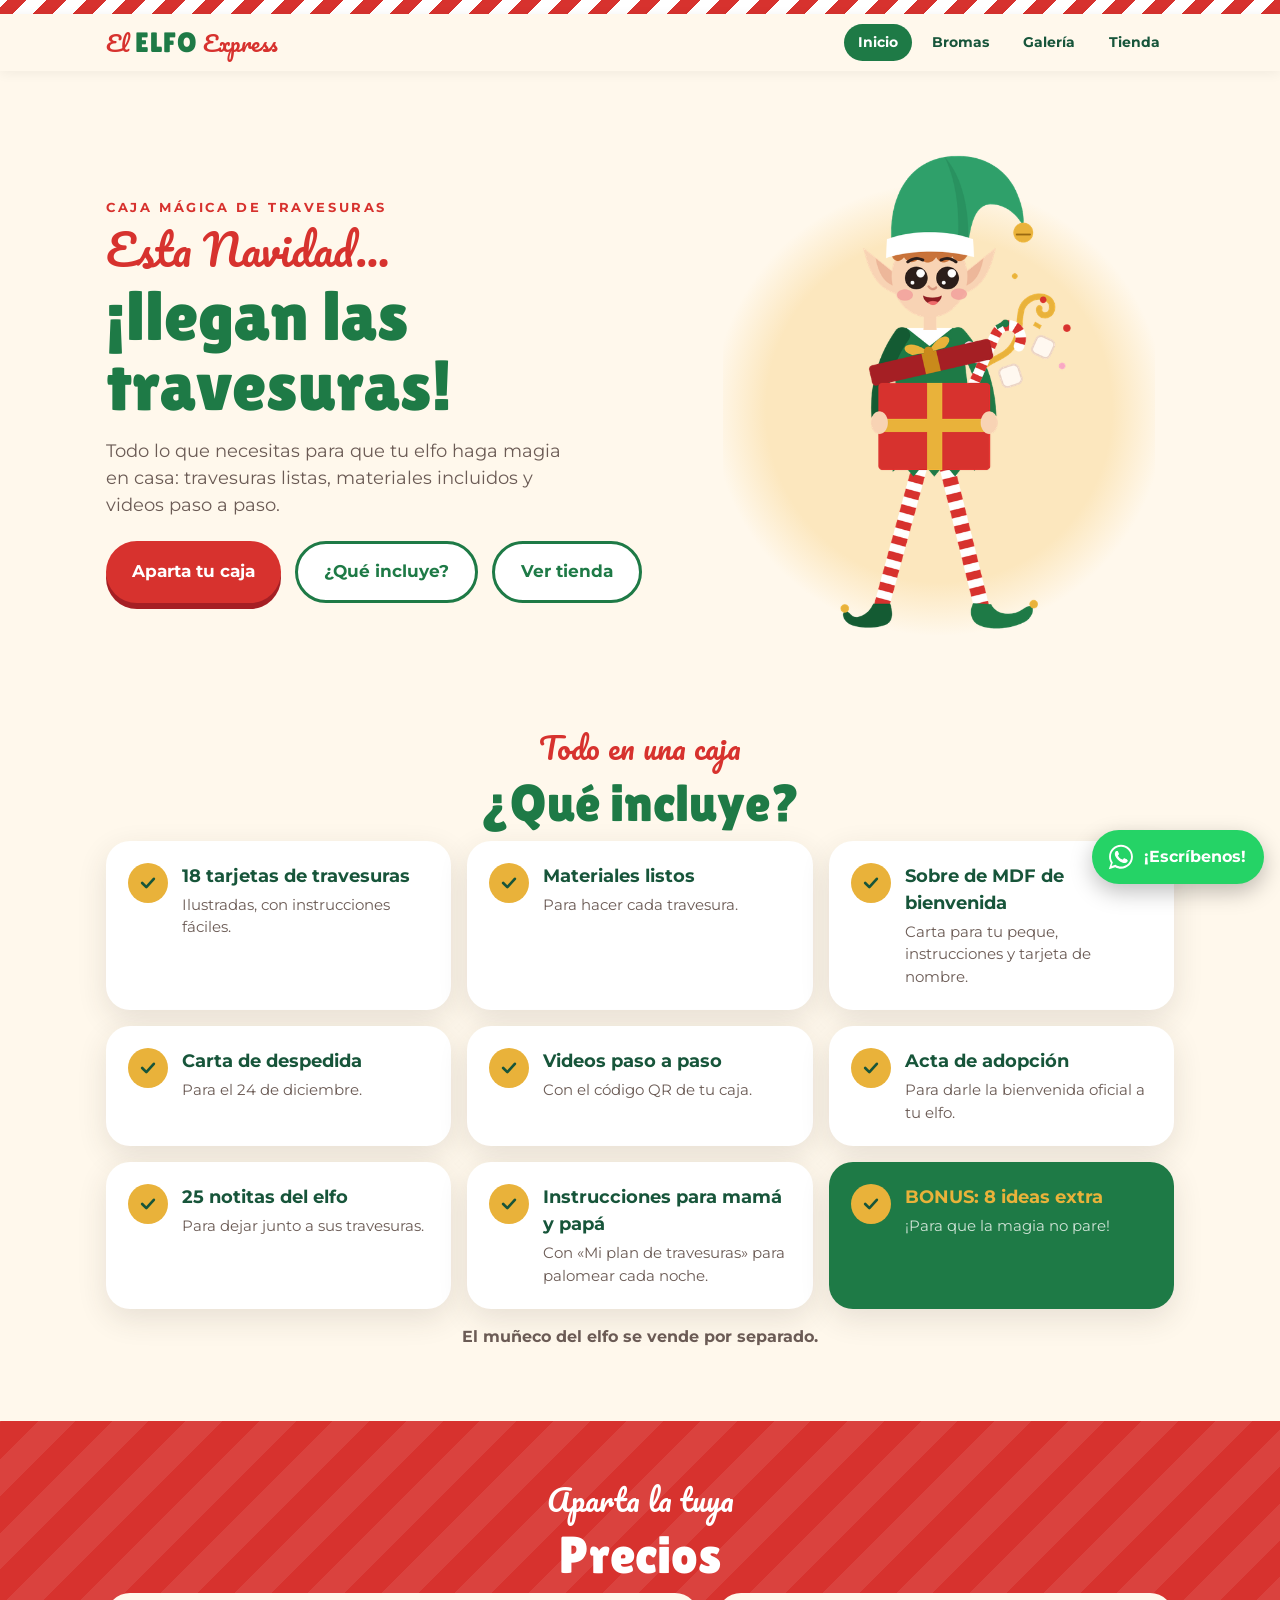
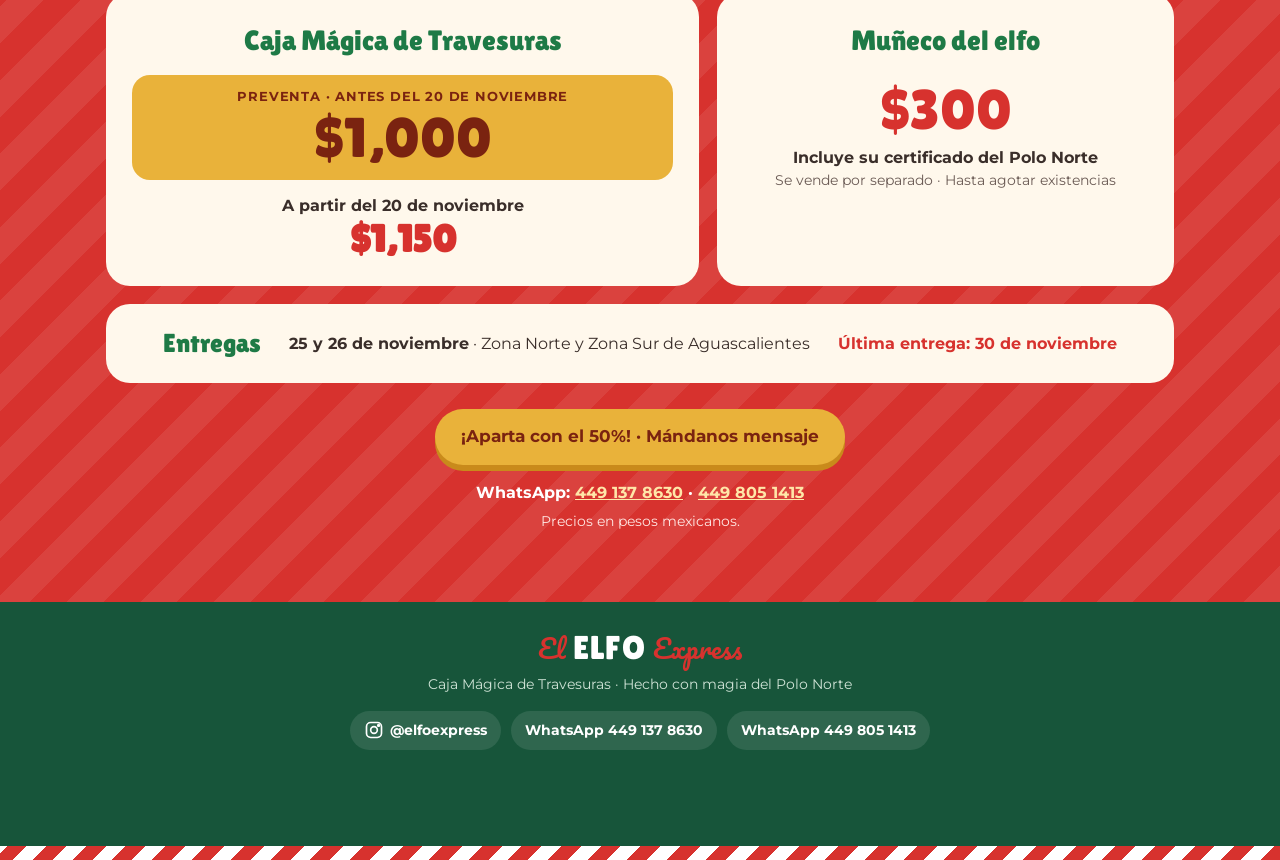
==== commit 6023f573: "Add files via upload" ====
--- a/index.html
+++ b/index.html
@@ -20,6 +20,7 @@
       <a href="index.html#inicio" data-sec="inicio" class="activo">Inicio</a>
       <a href="bromas.html" data-sec="bromas">Bromas</a>
       <a href="galeria.html" data-sec="galeria">Galería</a>
+      <a href="tienda.html" data-sec="tienda">Tienda</a>
     </nav>
   </div>
 </header>
@@ -35,6 +36,7 @@
       <div class="acciones">
         <a class="btn btn-rojo js-whatsapp" href="#precios">Aparta tu caja</a>
         <a class="btn btn-borde" href="#incluye">¿Qué incluye?</a>
+        <a class="btn btn-borde" href="tienda.html">Ver tienda</a>
       </div>
     </div>
     <div class="img"><img src="img/elfo-caja.png" alt="El elfo de El Elfo Express cargando su caja mágica"></div>
@@ -45,7 +47,7 @@
   <div class="wrap">
     <div class="centro"><span class="sub">Todo en una caja</span><h2>¿Qué incluye?</h2></div>
     <div class="incluye">
-      <div class="item"><span class="check"><svg width="20" height="20" viewBox="0 0 24 24"><path d="M5 12l5 5 9-10" stroke="#17553A" stroke-width="3.2" fill="none" stroke-linecap="round" stroke-linejoin="round"/></svg></span><div><h3>18 tarjetas de travesuras</h3><p>Ilustradas, con instrucciones fáciles.</p></div></div><div class="item"><span class="check"><svg width="20" height="20" viewBox="0 0 24 24"><path d="M5 12l5 5 9-10" stroke="#17553A" stroke-width="3.2" fill="none" stroke-linecap="round" stroke-linejoin="round"/></svg></span><div><h3>Materiales listos</h3><p>Para hacer cada travesura.</p></div></div><div class="item"><span class="check"><svg width="20" height="20" viewBox="0 0 24 24"><path d="M5 12l5 5 9-10" stroke="#17553A" stroke-width="3.2" fill="none" stroke-linecap="round" stroke-linejoin="round"/></svg></span><div><h3>Sobre de MDF de bienvenida</h3><p>Carta para tu peque, instrucciones y tarjeta de nombre.</p></div></div><div class="item"><span class="check"><svg width="20" height="20" viewBox="0 0 24 24"><path d="M5 12l5 5 9-10" stroke="#17553A" stroke-width="3.2" fill="none" stroke-linecap="round" stroke-linejoin="round"/></svg></span><div><h3>Carta de despedida</h3><p>Para el 24 de diciembre.</p></div></div><div class="item"><span class="check"><svg width="20" height="20" viewBox="0 0 24 24"><path d="M5 12l5 5 9-10" stroke="#17553A" stroke-width="3.2" fill="none" stroke-linecap="round" stroke-linejoin="round"/></svg></span><div><h3>Videos paso a paso</h3><p>Con el código QR de tu caja.</p></div></div><div class="item bonus"><span class="check"><svg width="20" height="20" viewBox="0 0 24 24"><path d="M5 12l5 5 9-10" stroke="#17553A" stroke-width="3.2" fill="none" stroke-linecap="round" stroke-linejoin="round"/></svg></span><div><h3>BONUS: 8 ideas extra</h3><p>¡Para que la magia no pare!</p></div></div>
+      <div class="item"><span class="check"><svg width="20" height="20" viewBox="0 0 24 24"><path d="M5 12l5 5 9-10" stroke="#17553A" stroke-width="3.2" fill="none" stroke-linecap="round" stroke-linejoin="round"/></svg></span><div><h3>18 tarjetas de travesuras</h3><p>Ilustradas, con instrucciones fáciles.</p></div></div><div class="item"><span class="check"><svg width="20" height="20" viewBox="0 0 24 24"><path d="M5 12l5 5 9-10" stroke="#17553A" stroke-width="3.2" fill="none" stroke-linecap="round" stroke-linejoin="round"/></svg></span><div><h3>Materiales listos</h3><p>Para hacer cada travesura.</p></div></div><div class="item"><span class="check"><svg width="20" height="20" viewBox="0 0 24 24"><path d="M5 12l5 5 9-10" stroke="#17553A" stroke-width="3.2" fill="none" stroke-linecap="round" stroke-linejoin="round"/></svg></span><div><h3>Sobre de MDF de bienvenida</h3><p>Carta para tu peque, instrucciones y tarjeta de nombre.</p></div></div><div class="item"><span class="check"><svg width="20" height="20" viewBox="0 0 24 24"><path d="M5 12l5 5 9-10" stroke="#17553A" stroke-width="3.2" fill="none" stroke-linecap="round" stroke-linejoin="round"/></svg></span><div><h3>Carta de despedida</h3><p>Para el 24 de diciembre.</p></div></div><div class="item"><span class="check"><svg width="20" height="20" viewBox="0 0 24 24"><path d="M5 12l5 5 9-10" stroke="#17553A" stroke-width="3.2" fill="none" stroke-linecap="round" stroke-linejoin="round"/></svg></span><div><h3>Videos paso a paso</h3><p>Con el código QR de tu caja.</p></div></div><div class="item"><span class="check"><svg width="20" height="20" viewBox="0 0 24 24"><path d="M5 12l5 5 9-10" stroke="#17553A" stroke-width="3.2" fill="none" stroke-linecap="round" stroke-linejoin="round"/></svg></span><div><h3>Acta de adopción</h3><p>Para darle la bienvenida oficial a tu elfo.</p></div></div><div class="item"><span class="check"><svg width="20" height="20" viewBox="0 0 24 24"><path d="M5 12l5 5 9-10" stroke="#17553A" stroke-width="3.2" fill="none" stroke-linecap="round" stroke-linejoin="round"/></svg></span><div><h3>25 notitas del elfo</h3><p>Para dejar junto a sus travesuras.</p></div></div><div class="item"><span class="check"><svg width="20" height="20" viewBox="0 0 24 24"><path d="M5 12l5 5 9-10" stroke="#17553A" stroke-width="3.2" fill="none" stroke-linecap="round" stroke-linejoin="round"/></svg></span><div><h3>Instrucciones para mamá y papá</h3><p>Con «Mi plan de travesuras» para palomear cada noche.</p></div></div><div class="item bonus"><span class="check"><svg width="20" height="20" viewBox="0 0 24 24"><path d="M5 12l5 5 9-10" stroke="#17553A" stroke-width="3.2" fill="none" stroke-linecap="round" stroke-linejoin="round"/></svg></span><div><h3>BONUS: 8 ideas extra</h3><p>¡Para que la magia no pare!</p></div></div>
     </div>
     <p class="nota">El muñeco del elfo se vende por separado.</p>
   </div>
@@ -63,8 +65,8 @@
       <div class="precio">
         <h3>Muñeco del elfo</h3>
         <div class="monto" style="color:var(--rojo);margin:18px 0 6px">$300</div>
-        <div class="despues">Se vende por separado</div>
-        <div class="chico">Hasta agotar existencias</div>
+        <div class="despues">Incluye su certificado del Polo Norte</div>
+        <div class="chico">Se vende por separado · Hasta agotar existencias</div>
       </div>
       <div class="entregas">
         <b>Entregas</b>
--- a/estilos.css
+++ b/estilos.css
@@ -173,3 +173,98 @@
 .wa-flotante:focus-visible{outline:3px solid var(--dorado);outline-offset:3px}
 @media (max-width:420px){ .wa-flotante span{display:none} .wa-flotante{padding:14px} }
 footer{padding-bottom:96px}
+
+/* Ideas bonus */
+.bonus-cabeza{text-align:center;margin:56px 0 22px}
+.bonus-cabeza h2{color:var(--verde)}
+.bonus-sello{display:inline-block;background:var(--dorado);color:#7A2310;font-family:"Lilita One",sans-serif;font-size:20px;letter-spacing:.08em;padding:6px 18px;border-radius:999px}
+.broma.bonus{background:var(--verde-osc)}
+.broma.bonus .num{background:var(--dorado);color:#7A2310}
+.broma.bonus .tit{color:var(--dorado)}
+.broma.bonus .play{background:var(--dorado)}
+.broma.bonus .play path{fill:#7A2310}
+.broma.bonus .info{flex-direction:column;align-items:flex-start;gap:6px}
+
+/* Tienda */
+.productos{display:grid;grid-template-columns:repeat(auto-fill,minmax(250px,1fr));gap:20px}
+.producto{position:relative;background:#fff;border-radius:24px;box-shadow:var(--sombra);overflow:hidden;display:flex;flex-direction:column}
+.producto.destacado{outline:4px solid var(--dorado)}
+.cinta{position:absolute;top:14px;left:14px;z-index:1;background:var(--dorado);color:#7A2310;font-weight:700;font-size:13px;padding:5px 12px;border-radius:999px}
+.foto-p{background:var(--crema);aspect-ratio:1;display:grid;place-items:center}
+.foto-p img{width:86%;height:86%;object-fit:contain}
+.cuerpo-p{padding:16px 18px 20px;display:flex;flex-direction:column;gap:8px;flex:1}
+.cuerpo-p h3{font-family:"Lilita One",sans-serif;font-weight:400;color:var(--verde);font-size:24px;line-height:1.1}
+.cuerpo-p p{margin:0;color:var(--suave);font-size:15px}
+.precio-p{margin-top:auto;padding-top:6px}
+.precio-p b{font-family:"Lilita One",sans-serif;font-weight:400;color:var(--rojo);font-size:34px;line-height:1}
+.precio-p .preg{font-weight:700;color:var(--verde-osc)}
+.precio-p small{display:block;color:var(--suave);font-size:13px;font-weight:600;margin-top:2px}
+.comprar{justify-content:center;width:100%;margin-top:8px}
+.tienda-info{display:grid;grid-template-columns:1fr 1fr;gap:16px;margin-top:28px}
+.tienda-info div{background:var(--verde);color:#fff;border-radius:20px;padding:16px 20px}
+.tienda-info b{display:block;font-family:"Lilita One",sans-serif;font-weight:400;font-size:22px;color:var(--dorado)}
+.tienda-info span{color:#E3F1E8}
+@media (max-width:640px){ .tienda-info{grid-template-columns:1fr} nav a{padding:7px 8px;font-size:12.5px} .marca{font-size:16px} }
+@media (max-width:560px){
+  .barra{flex-wrap:wrap;justify-content:center;gap:4px;padding:8px 12px}
+  nav{width:100%;justify-content:center}
+  nav a{padding:7px 12px;font-size:13.5px}
+  .marca{font-size:19px}
+  .productos{grid-template-columns:1fr 1fr;gap:12px}
+  .cuerpo-p{padding:12px 12px 14px;gap:6px}
+  .cuerpo-p h3{font-size:18px}
+  .cuerpo-p p{font-size:13px}
+  .precio-p b{font-size:26px}
+  .precio-p .preg{font-size:13px}
+  .comprar{padding:11px 10px;font-size:15px}
+  .cinta{top:8px;left:8px;font-size:11px;padding:4px 9px}
+}
+
+/* Elfo asomado en cada producto */
+.foto-p{position:relative}
+.foto-p.real img:first-child{width:100%;height:100%;object-fit:cover}
+.foto-p .asoma{position:absolute;right:5%;bottom:-1px;width:34%;height:auto;object-fit:contain;pointer-events:none;filter:drop-shadow(0 -2px 3px rgba(0,0,0,.08))}
+
+/* Caricaturas: carrusel con la del centro grande */
+.cf{--w:min(300px,64vw);position:relative;outline:none}
+.cf-pista{position:relative;height:calc(var(--w)*16/9 + 20px);overflow:hidden;touch-action:pan-y}
+.cf-slide{--d:0;--ad:0;position:absolute;top:10px;left:50%;width:var(--w);aspect-ratio:9/16;margin-left:calc(var(--w)/-2);border:0;padding:0;border-radius:26px;overflow:hidden;background:#1B2A4A;cursor:pointer;box-shadow:0 18px 40px rgba(23,85,58,.22);transform:translateX(calc(var(--d)*var(--w)*1.02)) scale(calc(1 - var(--ad)*.18));z-index:calc(10 - var(--ad));transition:transform .5s cubic-bezier(.2,.8,.2,1),opacity .4s,filter .4s;font:inherit;text-align:left}
+.cf-slide img{width:100%;height:100%;object-fit:cover}
+.cf-slide:not(.activa){filter:saturate(.85) brightness(.92)}
+.cf-slide.oculta{opacity:0;pointer-events:none}
+.cf-slide .play{position:absolute;inset:0;display:grid;place-items:center;transition:opacity .3s}
+.cf-slide .play span{width:66px;height:66px;border-radius:50%;background:rgba(215,50,46,.92);display:grid;place-items:center;box-shadow:0 6px 18px rgba(0,0,0,.25)}
+.cf-slide:not(.activa) .play{opacity:0}
+.cf-cap{position:absolute;left:0;right:0;bottom:0;padding:70px 20px 20px;background:linear-gradient(to top,rgba(16,40,28,.92) 0%,rgba(16,40,28,.6) 55%,rgba(16,40,28,0) 100%);color:#fff;transition:opacity .3s}
+.cf-cap b{display:block;font-family:"Lilita One",sans-serif;font-weight:400;font-size:24px;line-height:1.1;margin-bottom:6px}
+.cf-cap span{display:block;font-size:14px;line-height:1.4;opacity:.92}
+.cf-slide:not(.activa) .cf-cap{opacity:0}
+.cf-nav{display:flex;align-items:center;justify-content:center;gap:22px;margin-top:18px}
+.cf-btn{width:54px;height:54px;border-radius:50%;border:1px solid #E6DCC8;background:#fff;color:var(--verde-osc);display:grid;place-items:center;cursor:pointer;box-shadow:0 4px 14px rgba(0,0,0,.06);transition:transform .2s}
+.cf-btn:hover{transform:scale(1.06)}
+.cf-puntos{display:flex;align-items:center;gap:8px}
+.cf-puntos button{width:11px;height:11px;border-radius:99px;border:0;padding:0;background:#D6CFC2;cursor:pointer;transition:width .3s,background .3s}
+.cf-puntos button.activo{width:44px;background:var(--verde)}
+.cf-slide:focus-visible,.cf-btn:focus-visible,.cf-puntos button:focus-visible{outline:3px solid var(--dorado);outline-offset:3px}
+@media (min-width:900px){.cf{--w:330px}.cf-slide{transform:translateX(calc(var(--d)*var(--w)*1.12)) scale(calc(1 - var(--ad)*.16))}}
+.cf-lock{position:absolute;top:14px;left:50%;transform:translateX(-50%);display:inline-flex;align-items:center;gap:6px;white-space:nowrap;background:var(--dorado);color:#4A2E00;font-weight:700;font-size:13px;padding:7px 14px;border-radius:99px;box-shadow:0 4px 12px rgba(0,0,0,.18);transition:opacity .3s}
+.cf-slide:not(.activa) .cf-lock{opacity:0}
+.cod-form{max-width:380px;margin:0 auto;text-align:center}
+.cod-form img{max-height:150px;margin:0 auto 6px}
+.cod-form h2{font-size:32px;margin:6px 0}
+.cod-form p{color:var(--suave);margin:6px 0 16px}
+.cod-form input{width:100%;font:700 22px Montserrat,sans-serif;text-align:center;letter-spacing:.15em;text-transform:uppercase;padding:14px;border-radius:16px;border:3px solid #E6D3C6;background:var(--crema);color:var(--tinta)}
+.cod-form input:focus{outline:none;border-color:var(--verde)}
+.cod-form .btn{width:100%;justify-content:center;margin-top:14px}
+.cod-form .error{color:var(--rojo);font-weight:700;min-height:1.5em;margin:10px 0 0}
+/* Travesuras de regalo (tarjetas amarillas) */
+.regalo-cabeza h2{color:var(--rojo)}
+.regalo-sello{display:inline-block;background:#F7C531;color:var(--rojo);font-family:"Lilita One",sans-serif;font-size:20px;letter-spacing:.08em;padding:6px 18px;border-radius:999px;border:2px solid var(--rojo)}
+.broma.regalo{background:#F7C531}
+.broma.regalo .num{background:var(--rojo);color:#fff}
+.broma.regalo .tit{color:#7A2310}
+.broma.regalo .play{background:var(--rojo)}
+.broma.regalo .info{flex-direction:column;align-items:flex-start;gap:6px}
+.broma.regalo{position:relative}
+.r-lock{position:absolute;top:10px;left:10px;display:inline-flex;align-items:center;gap:5px;background:var(--rojo);color:#fff;font-weight:700;font-size:12px;padding:5px 10px;border-radius:99px;box-shadow:0 3px 8px rgba(0,0,0,.18)}
+.r-num{display:inline-flex;align-items:center;gap:5px}
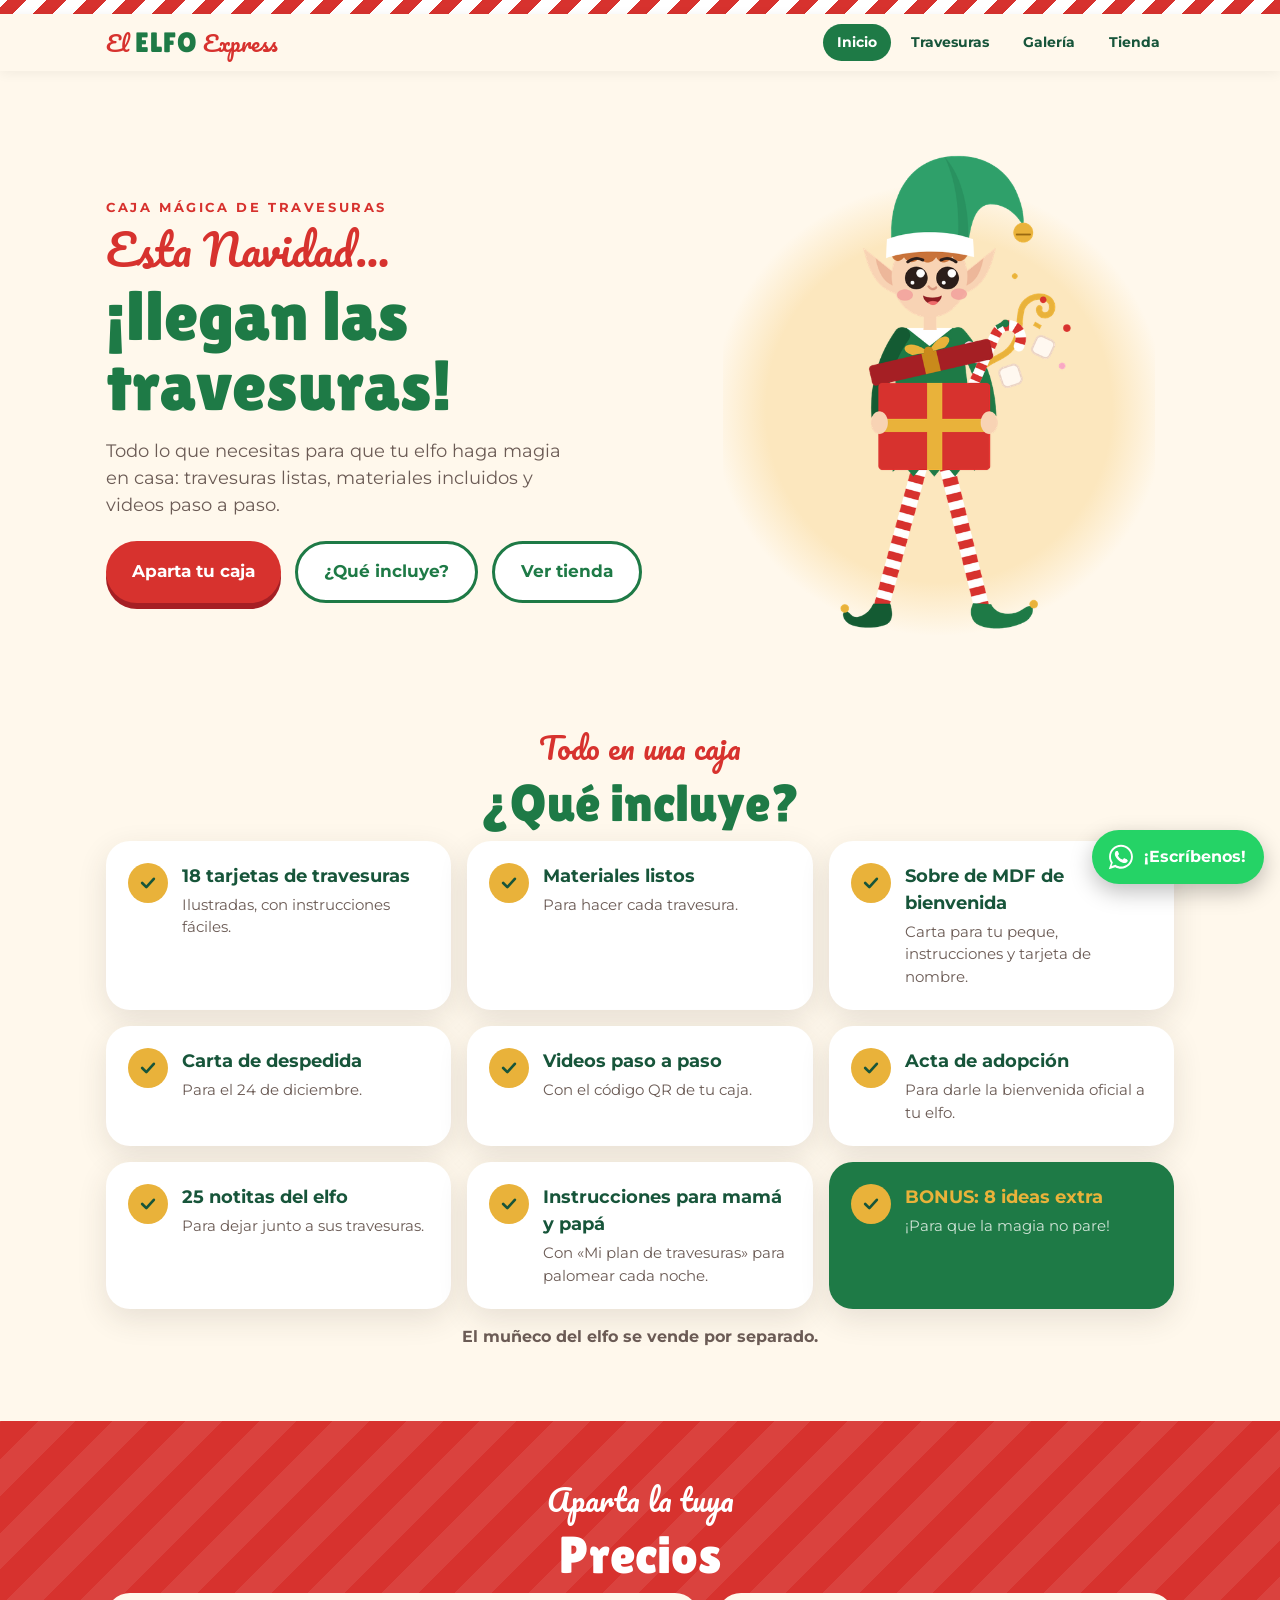
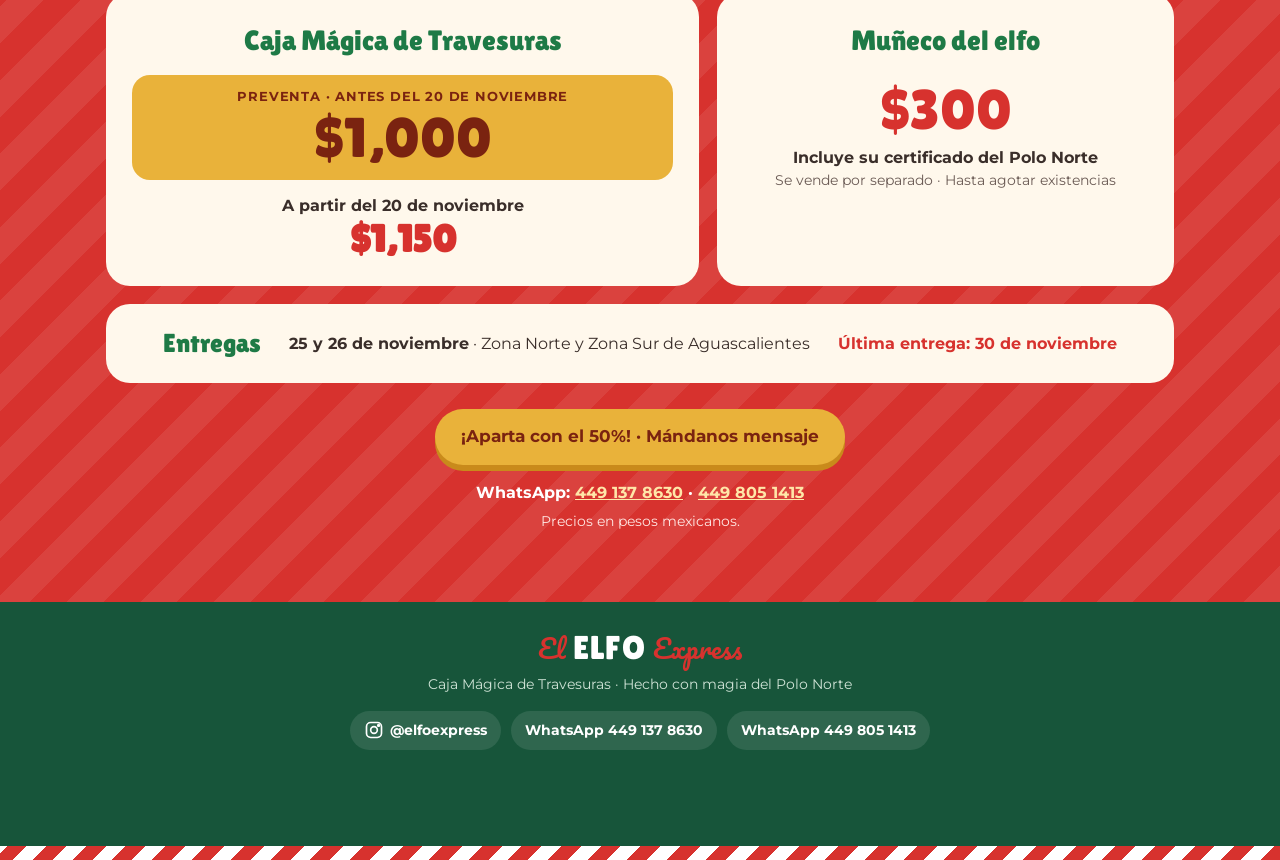
==== commit 1766693e: "Add files via upload" ====
--- a/index.html
+++ b/index.html
@@ -18,7 +18,7 @@
     <a class="marca" href="#inicio"><span class="p">El </span><span class="l">ELFO</span><span class="p"> Express</span></a>
     <nav>
       <a href="index.html#inicio" data-sec="inicio" class="activo">Inicio</a>
-      <a href="bromas.html" data-sec="bromas">Bromas</a>
+      <a href="bromas.html" data-sec="bromas">Travesuras</a>
       <a href="galeria.html" data-sec="galeria">Galería</a>
       <a href="tienda.html" data-sec="tienda">Tienda</a>
     </nav>
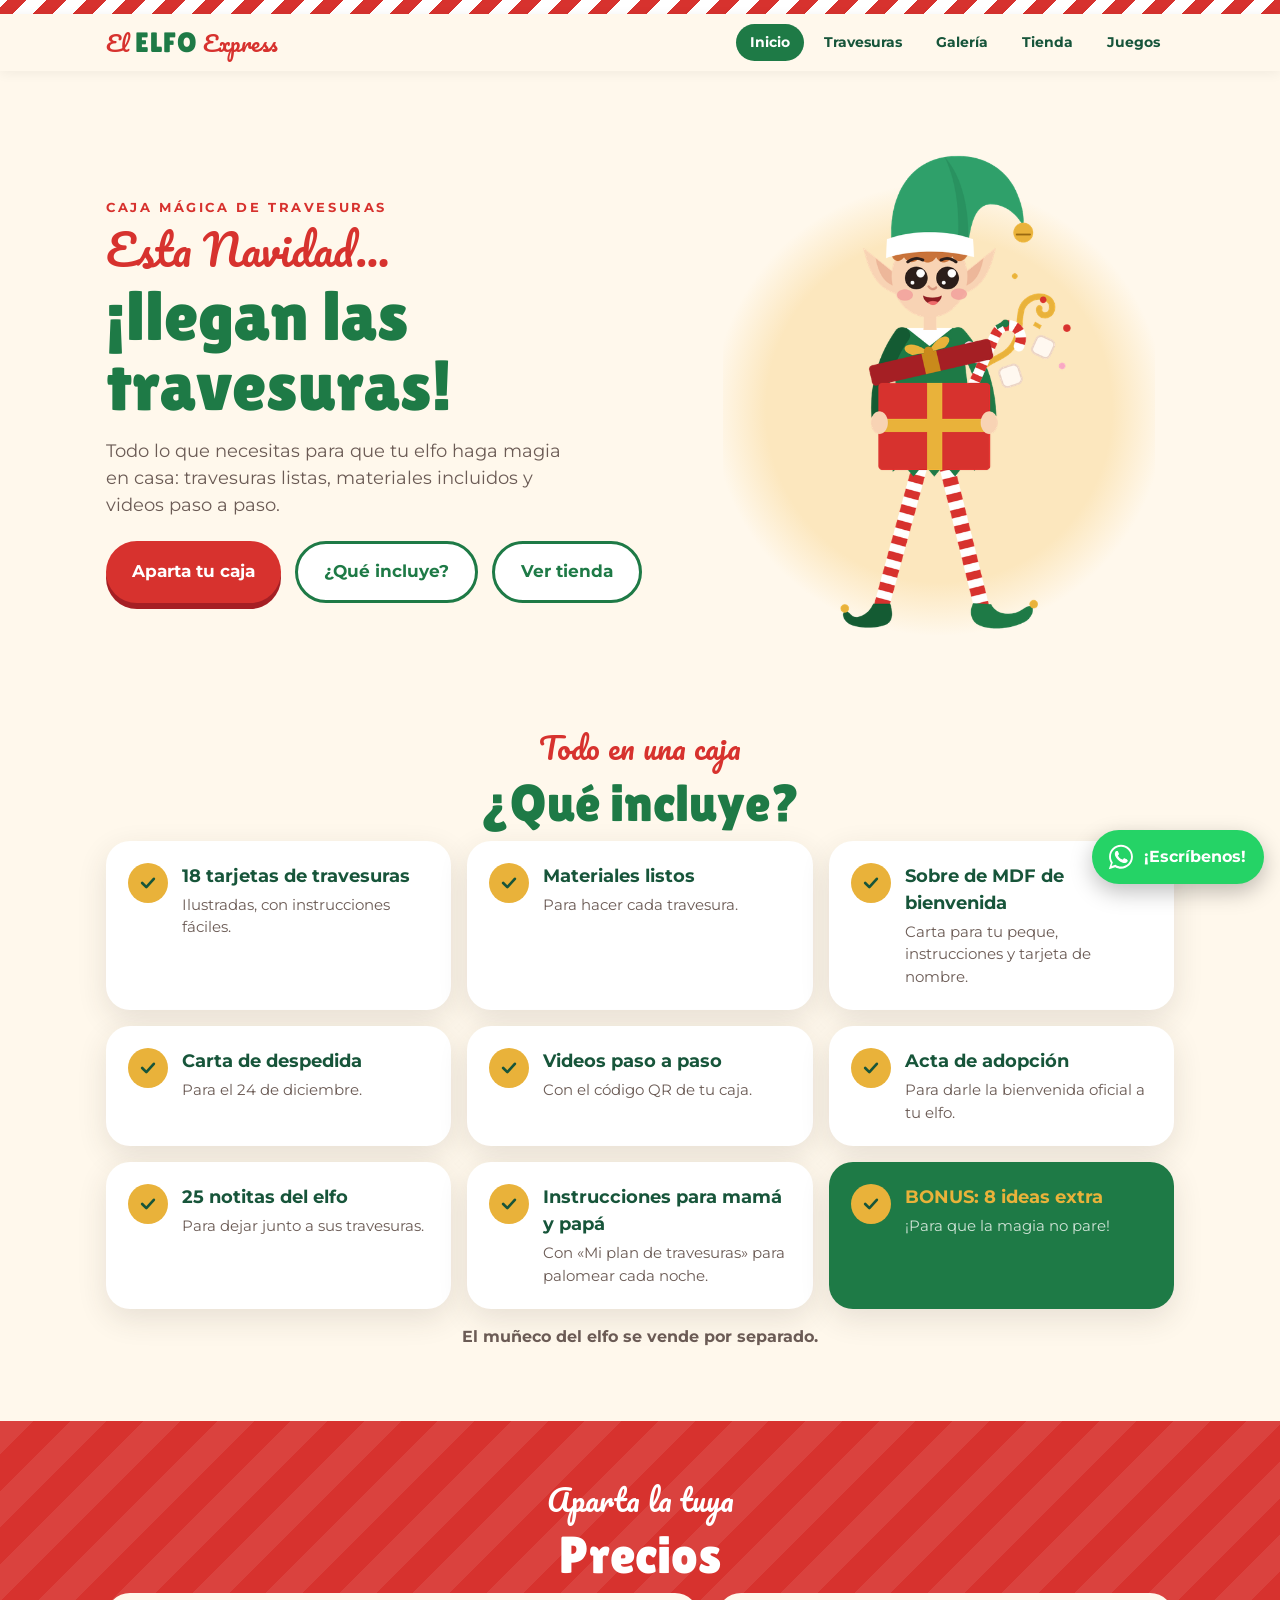
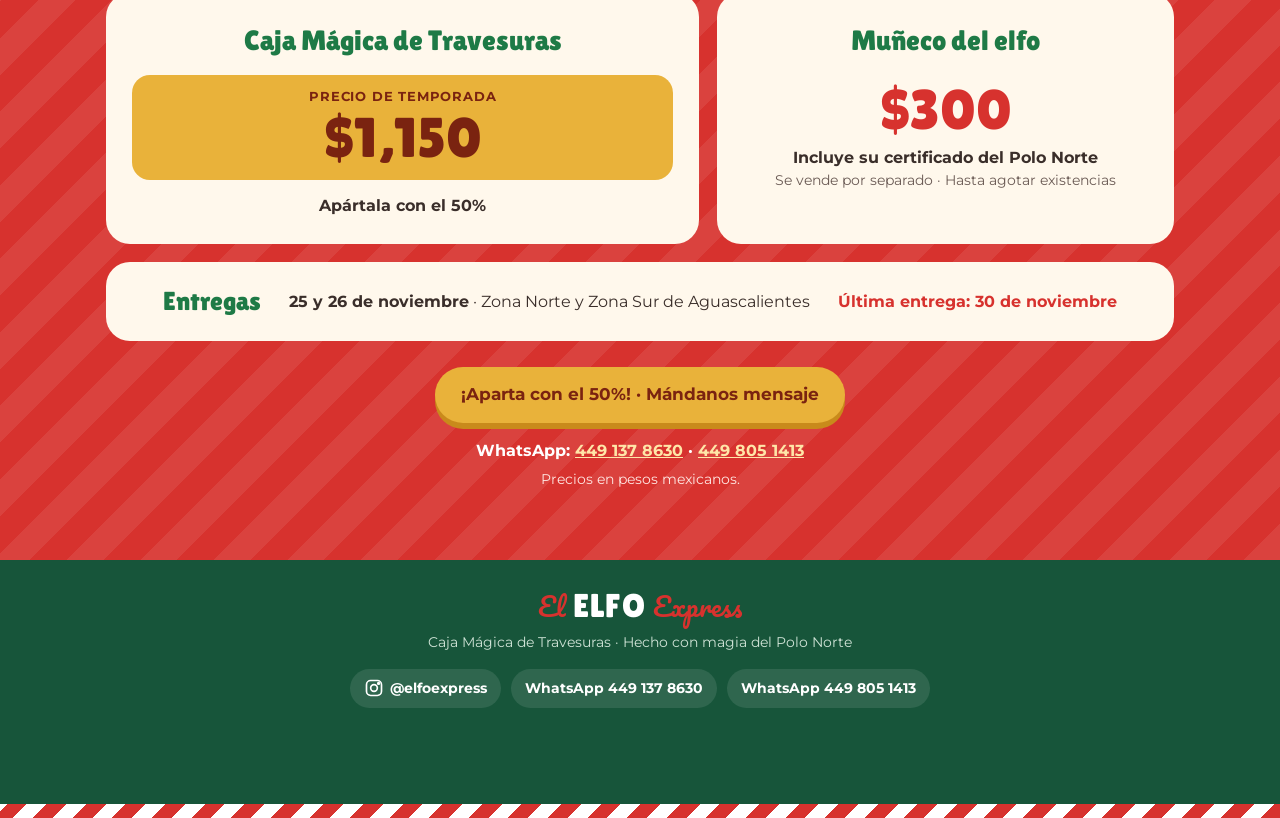
==== commit bd683cef: "Add files via upload" ====
--- a/index.html
+++ b/index.html
@@ -21,6 +21,7 @@
       <a href="bromas.html" data-sec="bromas">Travesuras</a>
       <a href="galeria.html" data-sec="galeria">Galería</a>
       <a href="tienda.html" data-sec="tienda">Tienda</a>
+      <a href="juegos.html" data-sec="juegos">Juegos</a>
     </nav>
   </div>
 </header>
@@ -59,8 +60,8 @@
     <div class="precios">
       <div class="precio">
         <h3>Caja Mágica de Travesuras</h3>
-        <div class="preventa"><small>PREVENTA · ANTES DEL 20 DE NOVIEMBRE</small><div class="monto">$1,000</div></div>
-        <div class="despues">A partir del 20 de noviembre<div class="monto">$1,150</div></div>
+        <div class="preventa"><small>PRECIO DE TEMPORADA</small><div class="monto">$1,150</div></div>
+        <div class="despues">Apártala con el 50%</div>
       </div>
       <div class="precio">
         <h3>Muñeco del elfo</h3>
--- a/estilos.css
+++ b/estilos.css
@@ -268,3 +268,21 @@
 .broma.regalo{position:relative}
 .r-lock{position:absolute;top:10px;left:10px;display:inline-flex;align-items:center;gap:5px;background:var(--rojo);color:#fff;font-weight:700;font-size:12px;padding:5px 10px;border-radius:99px;box-shadow:0 3px 8px rgba(0,0,0,.18)}
 .r-num{display:inline-flex;align-items:center;gap:5px}
+/* Fotos de la tienda: tamaño fijo dentro del cuadro (arreglo para Safari) */
+.foto-p{position:relative;overflow:hidden;flex:0 0 auto;width:100%;height:0;padding-bottom:100%;aspect-ratio:auto}
+.foto-p img:first-child{position:absolute;left:7%;top:7%;width:86%;height:86%;object-fit:contain}
+.foto-p.real img:first-child{left:0;top:0;width:100%;height:100%;object-fit:cover}
+.foto-p .asoma{z-index:1}
+/* Menú con 5 hojas en celular */
+@media (max-width:430px){ nav{gap:2px;flex-wrap:wrap;justify-content:center} nav a{padding:6px 8px;font-size:12.5px} }
+/* Varias fotos en un producto de la tienda */
+.fp-puntos{display:flex;justify-content:center;gap:8px;padding:12px 0 0}
+.fp-puntos button{width:11px;height:11px;padding:0;border:0;border-radius:99px;background:#CFC6B8;cursor:pointer;transition:width .25s,background .25s}
+.fp-puntos button.on{width:24px;background:var(--verde)}
+/* Travesuras pendientes de desbloquear */
+.broma.pendiente img{filter:grayscale(.85) brightness(1.05);opacity:.6}
+.broma.pendiente .candado-p{position:absolute;top:10px;right:10px;width:38px;height:38px;border-radius:50%;background:#8C8079;display:grid;place-items:center;box-shadow:0 3px 8px rgba(0,0,0,.2)}
+.broma.pendiente .tit{color:#8C8079}
+.broma.pendiente .num{background:#B5ABA4}
+.broma .aviso-p{display:block;margin:-6px 12px 12px;font-size:12px;font-weight:700;color:var(--rojo);line-height:1.3}
+.broma.regalo.pendiente .aviso-p{color:#7A2310}
